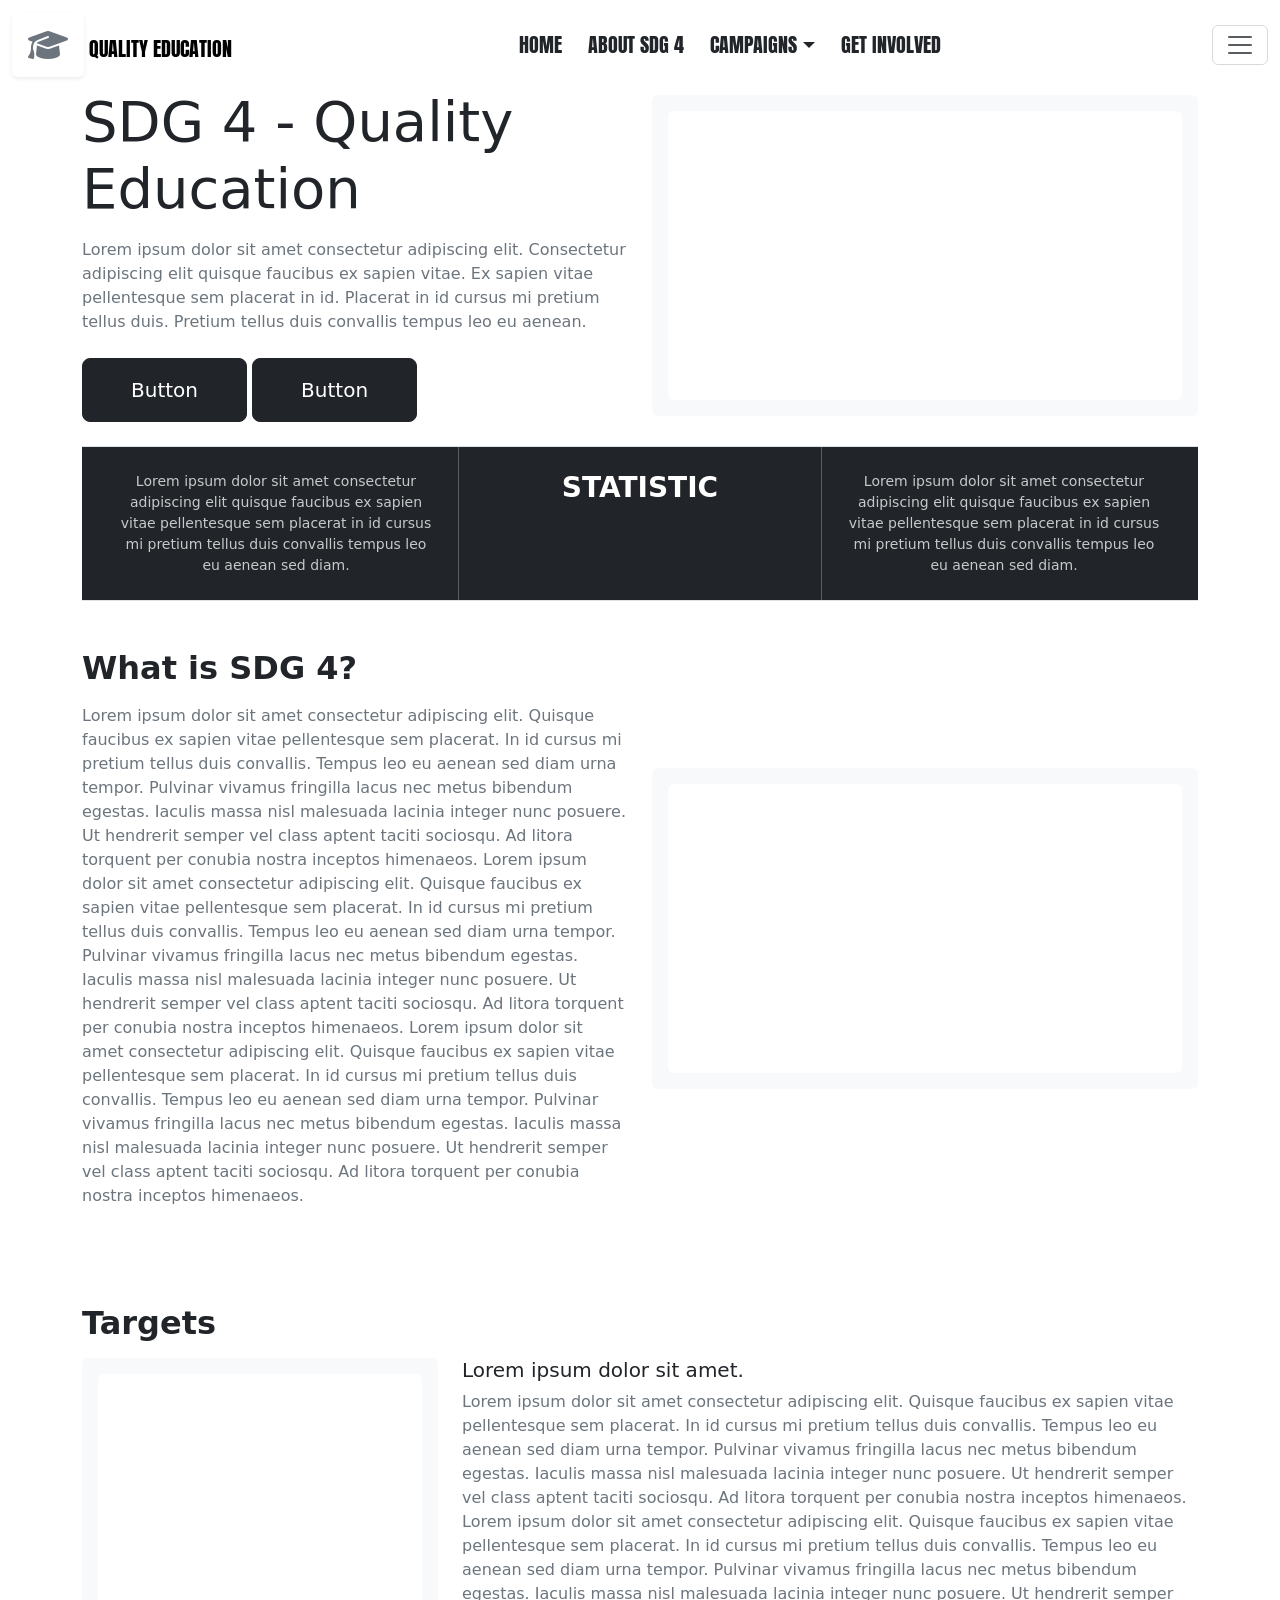
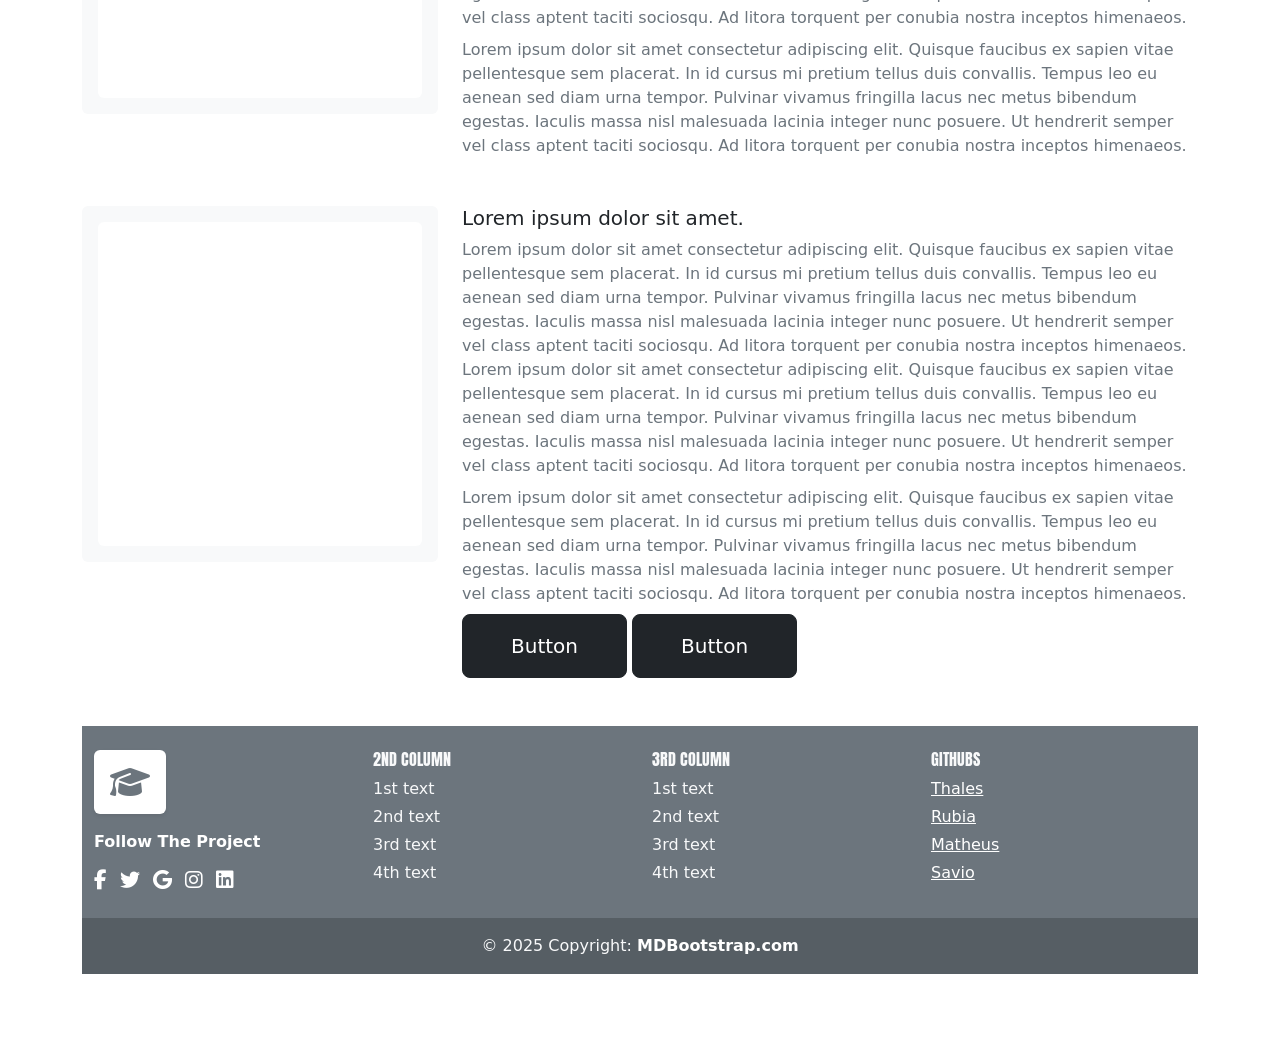
==== index.html @ 35c84606 "scommit for the second checkpoint" ====
<!DOCTYPE html>

<html lang="en">
	<head>
		<meta charset="utf-8">
		<meta name="viewport" content="width=device-width, initial-scale=1">
		<meta name="author" content="Matheus Borges Mota Reis">
		<title>Home</title>

		<!-- Google Fonts -->
		<link rel="preconnect" href="https://fonts.googleapis.com">
		<link rel="preconnect" href="https://fonts.gstatic.com" crossorigin>
		<link href="https://fonts.googleapis.com/css2?family=Anton&family=Open+Sans:ital,wght@0,300..800;1,300..800&display=swap" rel="stylesheet">

		<!-- Icons -->
		<link rel="stylesheet" href="https://cdnjs.cloudflare.com/ajax/libs/font-awesome/6.5.2/css/all.min.css"/>
		
		<!-- Bootstrap -->
		<link href="https://cdn.jsdelivr.net/npm/bootstrap@5.3.8/dist/css/bootstrap.min.css" rel="stylesheet" integrity="sha384-sRIl4kxILFvY47J16cr9ZwB07vP4J8+LH7qKQnuqkuIAvNWLzeN8tE5YBujZqJLB" crossorigin="anonymous">

		<!-- CSS -->
		<link rel="stylesheet" href="css/style.css">
	</head>

	<body class="body">

		<!-- NAVBAR -->
		<div id="nav-placeholder">
		</div>

		<!-- MAIN CONTENT -->
		<main class="container py-4 spacer-top-body">

			<!-- HERO -->
			<section class="mb-4">
				<div class="row g-4 align-items-center">

					<!-- Left Column (text) -->
					<div class="col-lg-6">
						<h1 class="display-4 mb-3">SDG 4 - Quality Education</h1>
						<p class="text-secondary mb-3">Lorem ipsum dolor sit amet consectetur adipiscing elit. Consectetur adipiscing elit quisque faucibus ex sapien vitae. Ex sapien vitae pellentesque sem placerat in id. Placerat in id cursus mi pretium tellus duis. Pretium tellus duis convallis tempus leo eu aenean.</p>
						<div class="">
							<a class="btn btn-dark btn-lg d-inline-block mt-2 px-5 py-3" href="#">Button</a>
							<a class="btn btn-dark btn-lg d-inline-block mt-2 px-5 py-3" href="#">Button</a>
						</div>
					</div>	

					<!-- Right Column (img)-->
					<div class="col-lg-6">
						<div class="bg-light p-3 rounded">
							<div class="ratio ratio-16x9 rounded bg-white"></div> 
							<!-- changer for: <img class="w-100 h-100 object-fit-cover" src=""-->
						</div>
					</div>
				</div>
			</section>

			<!-- STRIP "STATISTIC" -->
			<section class="bg-dark text-white border-top border-bottom">
				<div class="container">
					<div class="row g-0 text-center">

						<!-- Column 1 -->
						<div class="col-lg-4">
							<div class="p-4">
								<p class="mb-0 small opacity-75">Lorem ipsum dolor sit amet consectetur adipiscing elit quisque faucibus ex sapien vitae pellentesque sem placerat in id cursus mi pretium tellus duis convallis tempus leo eu aenean sed diam.</p>
							</div>
						</div>

						<!-- Column 2 -->
						<div class="col-lg-4 border-start border-end border-white border-opacity-25">
							<div class="p-4">
								<h2 class="h3 fw-bold mb-0">STATISTIC</h2>
							</div>
						</div>						

						<!-- Column 3 -->
						<div class="col-lg-4">
							<div class="p-4">
								<p class="mb-0 small opacity-75">Lorem ipsum dolor sit amet consectetur adipiscing elit quisque faucibus ex sapien vitae pellentesque sem placerat in id cursus mi pretium tellus duis convallis tempus leo eu aenean sed diam.</p>
							</div>
						</div>
					</div>
				</div>
			</section>

			<!-- WHAT IS SDG-4? -->
			<section class="py-5">
				<div class="row g-4 align-items-center">

					<!-- Left Column (text) -->
					<div class="col-lg-6">
						<h2 class="h2 fw-bold mb-3">What is SDG 4?</h2>
						<p class="text-secondary mb-0">Lorem ipsum dolor sit amet consectetur adipiscing elit. Quisque faucibus ex sapien vitae pellentesque sem placerat. In id cursus mi pretium tellus duis convallis. Tempus leo eu aenean sed diam urna tempor. Pulvinar vivamus fringilla lacus nec metus bibendum egestas. Iaculis massa nisl malesuada lacinia integer nunc posuere. Ut hendrerit semper vel class aptent taciti sociosqu. Ad litora torquent per conubia nostra inceptos himenaeos.

						Lorem ipsum dolor sit amet consectetur adipiscing elit. Quisque faucibus ex sapien vitae pellentesque sem placerat. In id cursus mi pretium tellus duis convallis. Tempus leo eu aenean sed diam urna tempor. Pulvinar vivamus fringilla lacus nec metus bibendum egestas. Iaculis massa nisl malesuada lacinia integer nunc posuere. Ut hendrerit semper vel class aptent taciti sociosqu. Ad litora torquent per conubia nostra inceptos himenaeos.

						Lorem ipsum dolor sit amet consectetur adipiscing elit. Quisque faucibus ex sapien vitae pellentesque sem placerat. In id cursus mi pretium tellus duis convallis. Tempus leo eu aenean sed diam urna tempor. Pulvinar vivamus fringilla lacus nec metus bibendum egestas. Iaculis massa nisl malesuada lacinia integer nunc posuere. Ut hendrerit semper vel class aptent taciti sociosqu. Ad litora torquent per conubia nostra inceptos himenaeos.</p>
					</div>

					<!-- Right Column (img)-->
					<div class="col-lg-6">
						<div class="bg-light p-3 rounded">
							<div class="ratio ratio-16x9 rounded bg-white"> <!-- 4:3 = 75% -->
						</div>
					</div>
				</div>
			</section>

			<!-- TARGETS -->
			<section class="py-5">
				<h3 class="h2 fw-bold mb-3">Targets</h3>

				<!-- ITEMS: -->

				<!-- Item 1 -->
				<article class="mb-5">
					<div class="row g-4 align-items-start">
						<!-- Left: img -->
						<div class='col-lg-4'>
							<div class="bg-light rounded p-3">
								<div class="ratio ratio-1x1 rounded bg-white"></div> <!--changer for: <img class="" src=""-->
							</div>
						</div>

						<!-- Right: text -->
						<div class="col-lg-8">
							<h3 class="h5 mb-2">Lorem ipsum dolor sit amet.</h3>

							<p class="text-secondary mb-2">Lorem ipsum dolor sit amet consectetur adipiscing elit. Quisque faucibus ex sapien vitae pellentesque sem placerat. In id cursus mi pretium tellus duis convallis. Tempus leo eu aenean sed diam urna tempor. Pulvinar vivamus fringilla lacus nec metus bibendum egestas. Iaculis massa nisl malesuada lacinia integer nunc posuere. Ut hendrerit semper vel class aptent taciti sociosqu. Ad litora torquent per conubia nostra inceptos himenaeos.
							Lorem ipsum dolor sit amet consectetur adipiscing elit. Quisque faucibus ex sapien vitae pellentesque sem placerat. In id cursus mi pretium tellus duis convallis. Tempus leo eu aenean sed diam urna tempor. Pulvinar vivamus fringilla lacus nec metus bibendum egestas. Iaculis massa nisl malesuada lacinia integer nunc posuere. Ut hendrerit semper vel class aptent taciti sociosqu. Ad litora torquent per conubia nostra inceptos himenaeos.</p>

							<p class="text-secondary mb-0">Lorem ipsum dolor sit amet consectetur adipiscing elit. Quisque faucibus ex sapien vitae pellentesque sem placerat. In id cursus mi pretium tellus duis convallis. Tempus leo eu aenean sed diam urna tempor. Pulvinar vivamus fringilla lacus nec metus bibendum egestas. Iaculis massa nisl malesuada lacinia integer nunc posuere. Ut hendrerit semper vel class aptent taciti sociosqu. Ad litora torquent per conubia nostra inceptos himenaeos.</p>
						</div>
					</div>
				</article>

				<!-- Item 2 -->
				<article class="mb-5">
					<div class="row g-4 align-items-start">
						<!-- Left: img -->
						<div class='col-lg-4'>
							<div class="bg-light rounded p-3">
								<div class="ratio ratio-1x1 rounded bg-white"></div> <!--changer for: <img class="" src=""-->
							</div>
						</div>

						<!-- Right: text + buttons -->
						<div class="col-lg-8 ">


							<h3 class="h5 mb-2">Lorem ipsum dolor sit amet.</h3>

							<p class="text-secondary mb-2">Lorem ipsum dolor sit amet consectetur adipiscing elit. Quisque faucibus ex sapien vitae pellentesque sem placerat. In id cursus mi pretium tellus duis convallis. Tempus leo eu aenean sed diam urna tempor. Pulvinar vivamus fringilla lacus nec metus bibendum egestas. Iaculis massa nisl malesuada lacinia integer nunc posuere. Ut hendrerit semper vel class aptent taciti sociosqu. Ad litora torquent per conubia nostra inceptos himenaeos.
							Lorem ipsum dolor sit amet consectetur adipiscing elit. Quisque faucibus ex sapien vitae pellentesque sem placerat. In id cursus mi pretium tellus duis convallis. Tempus leo eu aenean sed diam urna tempor. Pulvinar vivamus fringilla lacus nec metus bibendum egestas. Iaculis massa nisl malesuada lacinia integer nunc posuere. Ut hendrerit semper vel class aptent taciti sociosqu. Ad litora torquent per conubia nostra inceptos himenaeos.</p>

							<p class="text-secondary mb-0">Lorem ipsum dolor sit amet consectetur adipiscing elit. Quisque faucibus ex sapien vitae pellentesque sem placerat. In id cursus mi pretium tellus duis convallis. Tempus leo eu aenean sed diam urna tempor. Pulvinar vivamus fringilla lacus nec metus bibendum egestas. Iaculis massa nisl malesuada lacinia integer nunc posuere. Ut hendrerit semper vel class aptent taciti sociosqu. Ad litora torquent per conubia nostra inceptos himenaeos.</p>
				
							<div>			
								<a class="btn btn-dark btn-lg d-inline-block mt-2 px-5 py-3" href="#">Button</a>
								<a class="btn btn-dark btn-lg d-inline-block mt-2 px-5 py-3" href="#">Button</a>
							</div>
						</div>
					</div>
				</article>

			<!--  Footer placeholder-->
			<div id="footer-placeholder"></div>
			
			<!--   jQuery   -->
			<script src="https://code.jquery.com/jquery-3.7.1.min.js"></script>
			
			<!--  External JS  -->
			<script src="script/main.js"></script>

			<!-- Bootstrap -->
			<script src="https://cdn.jsdelivr.net/npm/bootstrap@5.3.8/dist/js/bootstrap.bundle.min.js" integrity="sha384-FKyoEForCGlyvwx9Hj09JcYn3nv7wiPVlz7YYwJrWVcXK/BmnVDxM+D2scQbITxI" crossorigin="anonymous"></script>
		</main>
	</body>
</html>
---- css/style.css ----
/*Google fonts*/
.anton-regular {
  font-family: "Anton", sans-serif;
  font-weight: 400;
  font-style: normal;
  text-transform: uppercase;
}

.open-sans {
  font-family: "Open Sans", sans-serif;
  font-optical-sizing: auto;
  font-weight: 400;
  font-style: normal;
  font-variation-settings:
    "width" 100;
}


/* NavBar
   Author: Thales
*/
.links-nav {
  display: flex;
  flex-direction: row;
  list-style: none;
  margin: 0;
  padding: 0;
  justify-content: center;
}
.links-nav a, .links-nav ul a{
	font-size: 20px;
}
.links-nav li {
	padding: 13px;
}
.spacer-top-body{
	margin-top: 4rem;
}

/*scrolling effect navbar*/
.navbar {
  background-color: transparent;
  transition: background-color 0.3s ease, box-shadow 0.3s ease;
}

/*When user scrolls more than 56px change the color*/
.navbar-scrolled {
  background-color: rgba(200, 200, 200, 0.97); /* darker gray for contrast */
  box-shadow: 0 2px 4px rgba(0, 0, 0, 0.15);
}

@media(max-width:750px){
	.links-nav{
		display: none;
	}
}
/*End navbar*/

/*	CSS for campaing page
	Author: Thales*/

/*Hover zoom img effect
Sources: https://www.w3schools.com/howto/howto_css_zoom_hover.asp and https://youtube.com/shorts/-4PtUNKZr8M?si=-x04MyQYTLYg2XLB */

.wrapper-et{
	overflow: hidden;
	border-radius: 5px;
}
.wrapper-et img{
	width: 100%;
	height: 100%;
	object-fit: cover;
	transition: 1s ease;
}
.wrapper-et img:hover{
	transform: scale(1.1);
}
/*End img effect*/


/*Spacers for images*/
.spacer-left-campaigns{
	padding-left: 20px;
}
.spacer-bellow-campaigns{
	padding-bottom: 20px;
}

/*wrap image and add text in the image
Sources: https://youtu.be/Si4ViAvvnwU?si=R38BF-6bvPxQ2DKY and https://www.w3schools.com/howto/howto_css_image_text.asp
*/
.img-container{
	position: relative;	
}
.text-inside-img{
	position: absolute;
	bottom: 5%;
	color: black;
	padding-left: 40px;
}
.text-inside-img p {
	font-size: 25px;
}
.text-inside-img h3 {
	font-size: 35px;
}


/*	CSS for Education Challenges
	Author: Thales*/

/*background image and text*/
.bg-img-t{
	background-image: url("../img/thales/background/backgroundEdChallenges.jpg");
	background-size: cover;
	background-position: center;
	background-repeat: no-repeat;
	min-height: 100vh; /**covers 100% of the screen*/
	width: 100%;
}
.background-txt-t{
	color: white;
	padding-top: 33%;
}

.background-txt-t h1{
	font-size: 60px;
}

/*wrap content and centralize*/
.content-wrapper-t{
	max-width: 830px;
	margin: 0 auto;
}

.content-wrapper-t img{
	width: 100%;
	height: 400px;
}	


/*Stories page
Author: Savio Miano*/
.hero-placeholder {
    height: 350px;
    border-radius: 4px; 
}

.card-placeholder {
    height: 200px;
    border-radius: 4px;
}



/** CSS for Rubia's Pages**/
.aboutsdr_r {
	background-color: white;
	color: #2A140E;
}

.cabecalho {
	position: relative;
	width: 100%;
	max-width: 100%;
}

/** banner_sdg_r **/

.img_top_sdg_r {
	background-image: url("../img/rubia/library.jpg");
	width: 100%;
	height: 60vh;
	background-size: cover;
	background-repeat: no-repeat;
	transition: height 0.5s ease;
	margin: 0 auto;
	position: relative;
	/**overflow: hidden; /** hide the content that gets over of the limit **/
	/**height: 240px;**/
	/**max-height: 280px;**/
	/**object-fit: cover; /** ajusta a imagem se precisar preencher, ou seja, se necessário ele corta **/
	/**opacity: 0.6; **//** vai de 0 a 1 **/
	display: flex;
	justify-content: center;
	align-items: center;
	/**height: 100dvh; **//** ocupa a altura total da tela , diferenca entre vh e dvh? tava vh e eu troquei p dvh	**/
	/**background-color: black;**/
	vertical-align: flex-start;
	margin-bottom: 30px;
	transition: 25vh;
}

.shrink-banner {
	height: 25vh !important;
}

.img_top_sdg_r.shrink-banner h1, .img_top_sdg_r.shrink-banner h2 {
	opacity: 0;
	height: 0;
	overflow: hidden;
}




.banner_sdg_r img {
	width: 100%; /** to assure the image is going to complete all the space **/
	display: block; /** to remove extra spaces down the image **/
}






.text_top_sdg_r {
	position: absolute;
	top: 50%;
	left: 50%;
	transform: translate(-50%, -50%);
	text-transform: uppercase;
	/**background: linear-gradient(to right, #fc72ff, #8f68ff, #487bff, #8f68ff, #fc72ff);**/
	background: white;
	background-size: 200%;
	background-clip: text;
	-webkit-background-clip: text;
	-webkit-text-fill-color: transparent;
	animation: animate-gradient 2.5s linear infinite;
	-webkit-text-stroke: 0.3px black;
}

@keyframes animate-gradient {
	to {
		background-position: 200px;
	}
}

/**	
	position: absolute;
	z-index: 2;
	font-size: 32px;
	left: 50%;
	top: 50%;
	transform: translate(-50%, -50%);
	text-align: center;
**/





.title_top_sdg_r h1 {
	font-family: "Anton", sans-serif;
	font-size: 4rem; /** root em, que é relativo ao tamanho da fonte do elemento raiz da pagina que é html, 1rem é igual a 12px na maioria dos navegadores. 
	ao usar o rem mesmo que o usuario mude a fonte do navegador ou de zoom sla tudo aumenta proporcionalmente, aí isso facilita pra manter as proporcoes entre titulos subititulos e paragrafos

	px é fixo
	rem é escala com o navegador**/
	color: white;
	/**text-shadow: 2px 2px 5px black, 2px 2px 4px gray;**/ /** significado por ordem: deslocamento x, deslocamento y, desfoque, cor **/
}





.subtitle_top_sdg_r h2 {
	font-size: 2rem;
	font-family: "Anton", sans-serif;
	/**text-shadow: 2px 2px 5px white, 2px 2px 4px gray;**/
}





.text_right_sdg_r {
	
}





.text_to_justify {
	text-align: justify;
}





.second_row_buttons_sdg_r {
	
}

.btns_to_hover {
	display: flex;
	justify-content: space-between;
}




.btn_hoover_me_sdg_r {
	padding: 9px 25px;
	/**padding: 15px 40px;**/
	border: none;
	outline: none;
	color: #FFF;
	cursor: pointer;
	position: relative;
	z-index: inherit;
	border-radius: 50px; 
	background-color: transparent;
}

.btn_hoover_me_sdg_r::after{
	content: "";
	z-index: -1;
	position: absolute;
	width: 100%;
	height: 100%;
	background-color: #2A140E; /** #432b55 #333 **/
	left: 0;
	top: 0;
	border-radius: 60px;
}


.btn_hoover_me_sdg_r::before {
	content: "";
	background: linear-gradient(
		45deg,
		#FF0000, #FF7300, #FFFB00, #48FF00, #00FFD5, #002BFF, #FF00C8, #FF0000
	); 
	position: absolute;
	top: -2px; 
	left: -2px;
	background-size: 600%;
	z-index: -1;
	width: calc(100% + 4px);
	height: calc(100% + 4px);
	filter: blur(8px);
	
	/** animation **/
	animation: glowing 20s linear infinite;
	transition: opacity .3s ease-in-out;
	border-radius: 10px;
	opacity: 0;
}

@keyframes glowing {
	0% {background-position: 0 0;}
	50% {background-position: 400% 0;}
	100% {background-position: 0 0;}
}

.btn_hoover_me_sdg_r:hover::before {
	opacity: 1;
}

.btn_hoover_me_sdg_r:active:after {
	background: transparent;
}

.btn_hoover_me_sdg_r:active {
	color: #000;
	font-weight: bold;
}






.btn4_hoover_me_sdg_r {
	width: 100%;
	text-align: center;
	padding: 9px 25px;
	/**padding: 15px 40px;**/
	border: none;
	outline: none;
	color: #FFF;
	cursor: pointer;
	position: relative;
	z-index: inherit;
	border-radius: 50px; 
	background-color: transparent; /** aq para mudar a cor do botao **/
}

.btn4_hoover_me_sdg_r::after{
	content: "";
	z-index: -1;
	position: absolute;
	width: 100%;
	height: 100%;
	background-color: #2A140E; /** #333 **/
	left: 0;
	top: 0;
	border-radius: 60px;
}


.btn4_hoover_me_sdg_r::before {
	content: "";
	background: linear-gradient(
		45deg,
		#FF0000, #FF7300, #FFFB00, #48FF00, #00FFD5, #002BFF, #FF00C8, #FF0000
	);
	position: absolute;
	top: -2px; 
	left: -2px;
	background-size: 600%;
	z-index: -1;
	width: calc(100% + 4px);
	height: calc(100% + 4px);
	filter: blur(8px);
	
	/** animation **/
	animation: glowing 20s linear infinite;
	transition: opacity .3s ease-in-out;
	border-radius: 10px;
	opacity: 0;
}

@keyframes glowing {
	0% {background-position: 0 0;}
	50% {background-position: 400% 0;}
	100% {background-position: 0 0;}
}

.btn4_hoover_me_sdg_r:hover::before {
	opacity: 1;
}

.btn4_hoover_me_sdg_r:active:after {
	background: transparent;
}

.btn4_hoover_me_sdg_r:active {
	color: #000;
	font-weight: bold;
}


.a_sdg_r{
	font-family: "Open Sans", sans-serif;
	font-weight: 500;
	font-size: 16px;
	color: white;
	text-decoration: none;
}

.a_sdg_r:hover {
	color: white;
}


.button_four_sdg_r{
	color: white;
	align-content: center;
	width: 100%;
	height: 40px;
	background-color: pink;
	border: none;
	border-radius: 50px;
	cursor:pointer;
	transition: all 0.3s ease 0s;
}





.button_four_sdg_r:hover{
	color: white;
	background-color: #FF2967;
	padding: 9px 25px;
}





.d-flex flex-wrap gap-2 mt-3 {
	
}





.second-line_sdg_r mt-2 {
	
}





.second-line_sdg_r mt-2 {
	
}


















/**

.zoom-wrapper_sdg_r {
	height: 200px;
	overflow: hidden;
	border-radius: 16px;
}





.zoom-wrapper_sdg_r img {
	object-fit: cover;
	transition: transform 0.8s;
	height: 100%;
}





.zoom-wrapper_sdg_r img:hover {
	transform: scale(1.5);
} 
**/




/* {
	box-sizing: border-box;
	margin: 0;
	padding: 0;
	/**background-color: pink;**/














.nav_button_sdg_r{
	font-family: "Open Sans", sans-serif;
	font-weight: 500;
	font-size: 16px;
	color: #edf0f1;
	text-decoration: none;
}





.logo_sdg_r {
	cursor: pointer; /** n ta pegando essa teg, olha dnv	**/
}







.line_for_division {
	color: black;
	border: none;
	border-top: 2px solid #0000;
	margin: 20px 0;
}




#img_add_border_sdg_r {
	border: 10px double #432b55;
	width: 100%;
	height: 100%;
}


.add_margin_sdg_r {
	margin-bottom: 100px;
}





/**

.nav_links_sdg_r {
	list-style: none;
}

.nav_links_sdg_r li {
	display: inline-block;
	padding: 0px 20px;
}

.nav_links_sdg_r li a {
	transition: all 0.3s ease 0s;
}

.nav_links_sdg_r li a:hover {
	color: #FF2967;
}

.nav_button_sdg_r {
	color: black;
	padding: 9px 25px;
	background-color: pink;
	border: none;
	border-radius: 50px;
	cursor:pointer;
	transition: all 0.3s ease 0s;
}

.nav_button_sdg_r:hover {
	color: white;
	background-color: #FF2967;
}
**/


.inside_top_image_target_r {
	margin: 35px;
	color: white;
}

.image_left_target_r {
	height: 500px;
	width: 200;
}

.top_target_r {
	background-image: url("../img/rubia/library.jpg");
	background-size: 500px;
	text-align: center;
}

.target {
	background-color: pink;
}
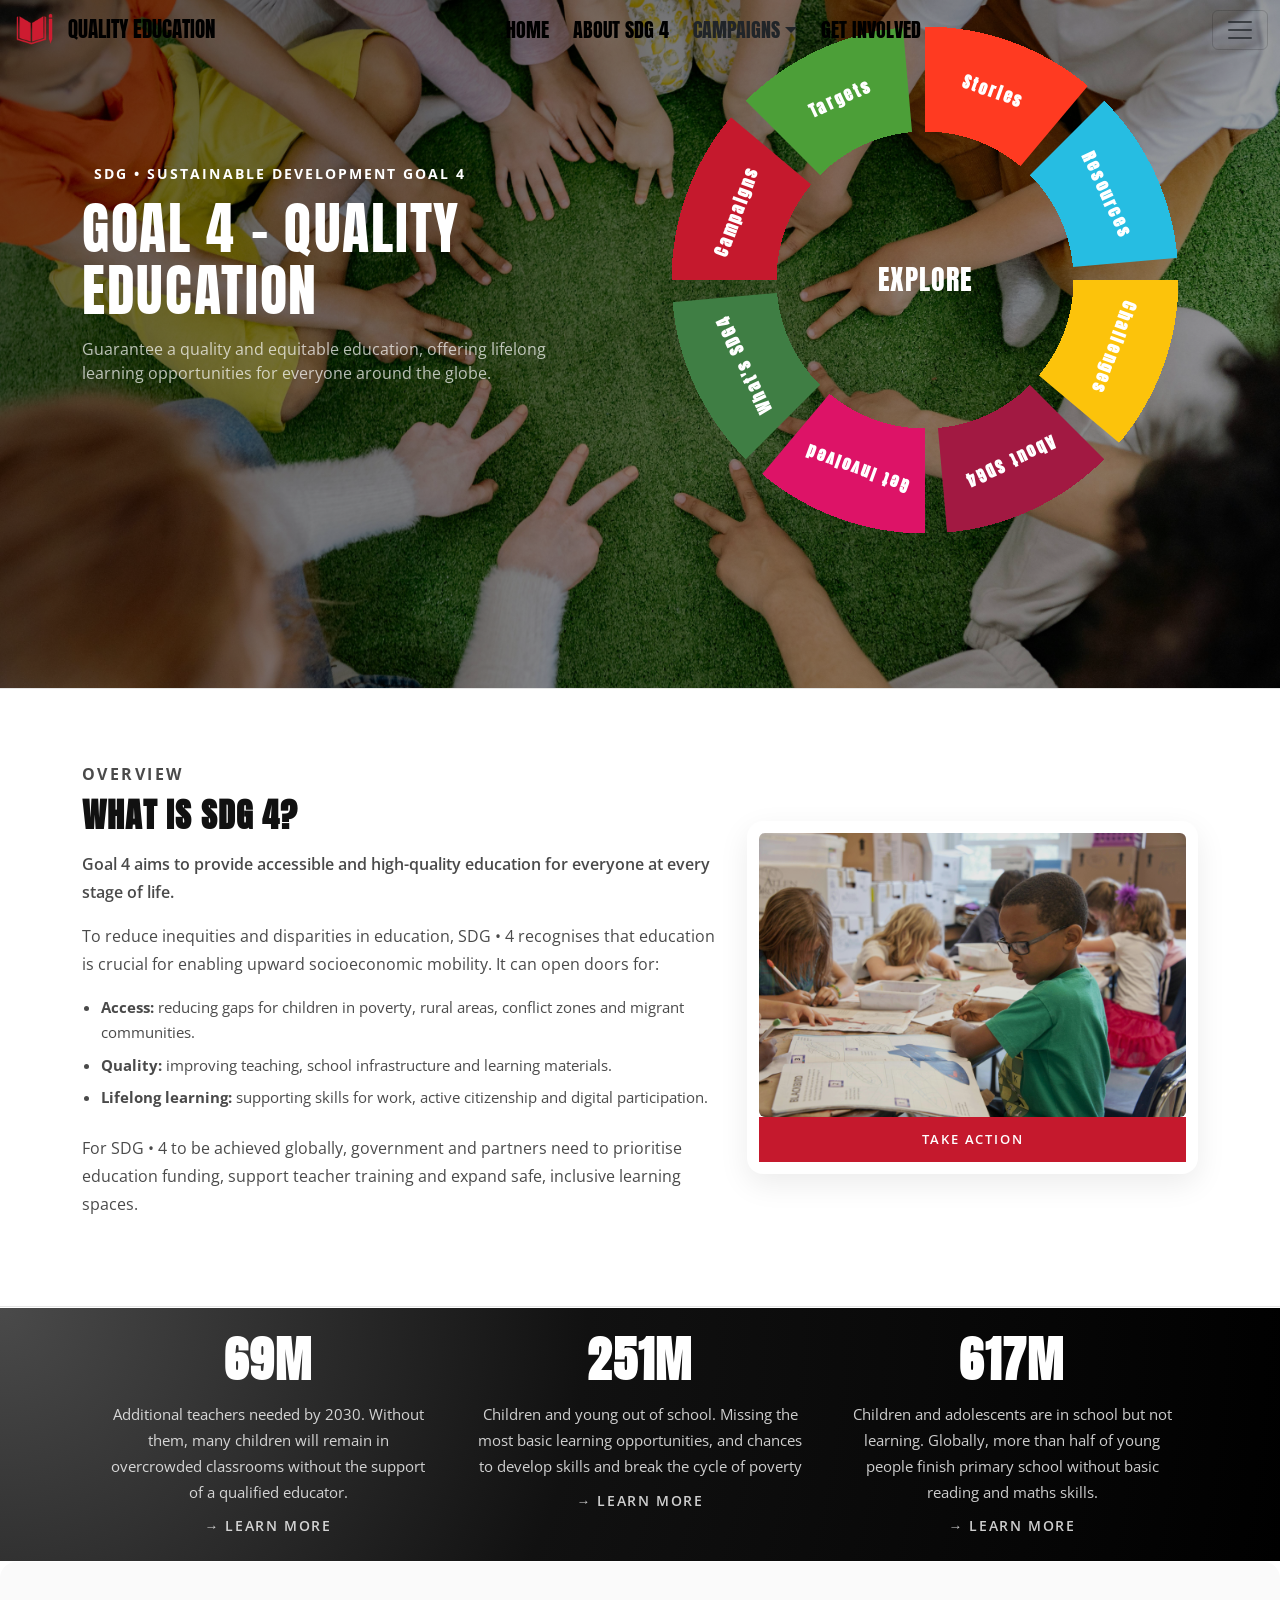
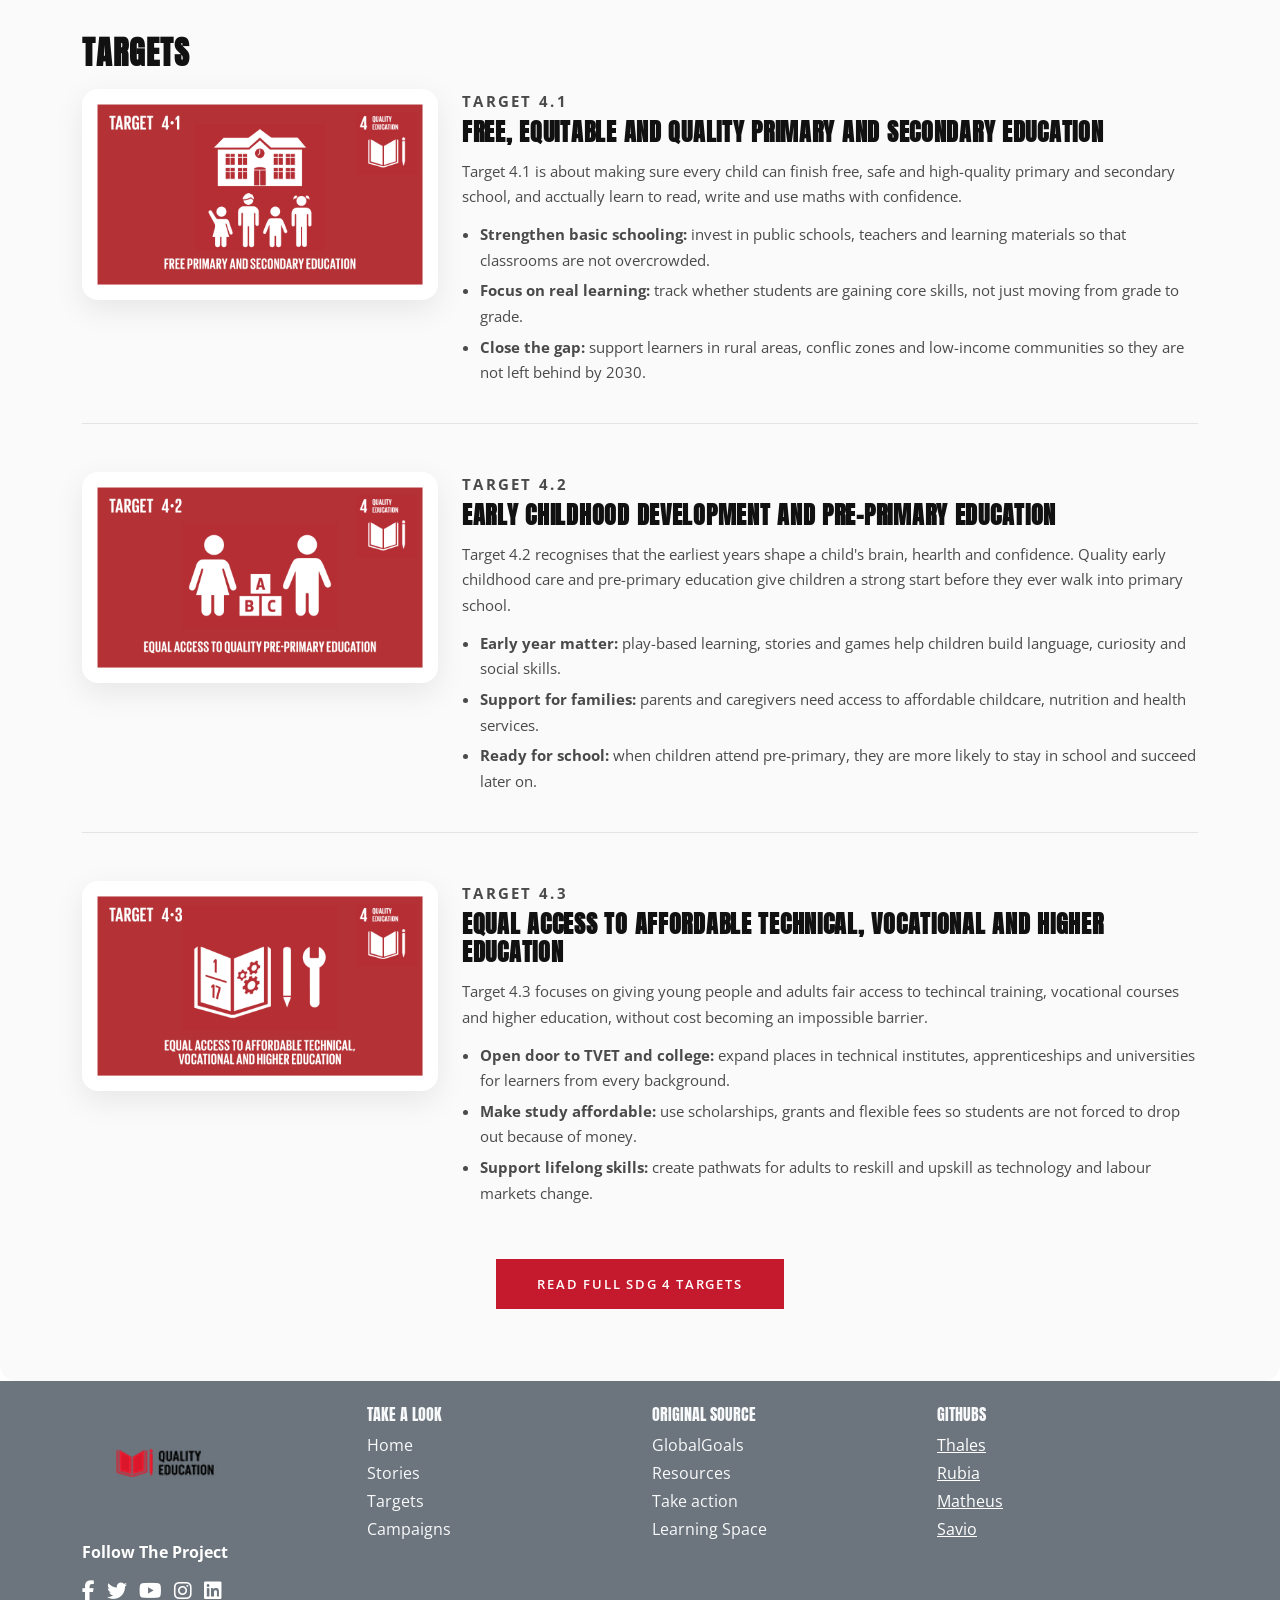
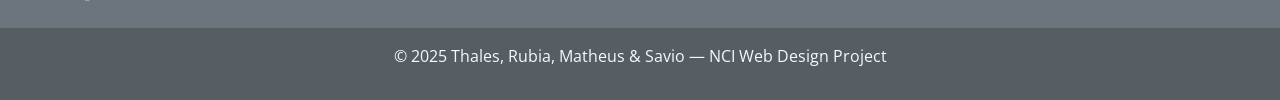
==== commit 8e93263f: "Final Commit" ====
--- a/index.html
+++ b/index.html
@@ -1,181 +1,290 @@
 <!DOCTYPE html>
-
 <html lang="en">
 	<head>
 		<meta charset="utf-8">
 		<meta name="viewport" content="width=device-width, initial-scale=1">
 		<meta name="author" content="Matheus Borges Mota Reis">
-		<title>Home</title>
-
-		<!-- Google Fonts -->
+
+		<title>SDG 4 - Quality Education | Home</title>
+
+		<!-- SEO -->
+		<meta name="keywords" content="SDG 4, Quality Education, Sustainable Development Goals">
+		<meta name="title" content="SDG 4 - Quality Education">
+		<meta name="description" content="Overview of Sustainable Development Goal 4 (Quality Education): context, statistics and key targets.">
+		<meta name="robots" content="index, follow">
+		<meta name="language" content="English">
+
+		<!-- Google Fonts (Anton + Open Sans) -->
 		<link rel="preconnect" href="https://fonts.googleapis.com">
 		<link rel="preconnect" href="https://fonts.gstatic.com" crossorigin>
 		<link href="https://fonts.googleapis.com/css2?family=Anton&family=Open+Sans:ital,wght@0,300..800;1,300..800&display=swap" rel="stylesheet">
-
-		<!-- Icons -->
-		<link rel="stylesheet" href="https://cdnjs.cloudflare.com/ajax/libs/font-awesome/6.5.2/css/all.min.css"/>
 		
 		<!-- Bootstrap -->
 		<link href="https://cdn.jsdelivr.net/npm/bootstrap@5.3.8/dist/css/bootstrap.min.css" rel="stylesheet" integrity="sha384-sRIl4kxILFvY47J16cr9ZwB07vP4J8+LH7qKQnuqkuIAvNWLzeN8tE5YBujZqJLB" crossorigin="anonymous">
 
+		<!-- Font Awesome Icons -->
+		<link rel="stylesheet" href="https://cdnjs.cloudflare.com/ajax/libs/font-awesome/6.5.2/css/all.min.css">
+
 		<!-- CSS -->
 		<link rel="stylesheet" href="css/style.css">
 	</head>
-
-	<body class="body">
-
-		<!-- NAVBAR -->
-		<div id="nav-placeholder">
-		</div>
-
-		<!-- MAIN CONTENT -->
-		<main class="container py-4 spacer-top-body">
-
-			<!-- HERO -->
-			<section class="mb-4">
-				<div class="row g-4 align-items-center">
-
-					<!-- Left Column (text) -->
-					<div class="col-lg-6">
-						<h1 class="display-4 mb-3">SDG 4 - Quality Education</h1>
-						<p class="text-secondary mb-3">Lorem ipsum dolor sit amet consectetur adipiscing elit. Consectetur adipiscing elit quisque faucibus ex sapien vitae. Ex sapien vitae pellentesque sem placerat in id. Placerat in id cursus mi pretium tellus duis. Pretium tellus duis convallis tempus leo eu aenean.</p>
-						<div class="">
-							<a class="btn btn-dark btn-lg d-inline-block mt-2 px-5 py-3" href="#">Button</a>
-							<a class="btn btn-dark btn-lg d-inline-block mt-2 px-5 py-3" href="#">Button</a>
-						</div>
-					</div>	
-
-					<!-- Right Column (img)-->
-					<div class="col-lg-6">
-						<div class="bg-light p-3 rounded">
-							<div class="ratio ratio-16x9 rounded bg-white"></div> 
-							<!-- changer for: <img class="w-100 h-100 object-fit-cover" src=""-->
-						</div>
-					</div>
-				</div>
-			</section>
-
-			<!-- STRIP "STATISTIC" -->
-			<section class="bg-dark text-white border-top border-bottom">
+	<body class="body mtBody page-home">
+
+		<!-- NAVBAR (loaded via jQuery in main.js) -->
+		<div id="nav-placeholder"></div>
+
+		<!-- ================================== MAIN CONTENT ================================== -->
+		<main class="mt-main-body">
+
+			<!-- ============================== HERO: SDG4 intro + spinning wheel ============
+					Wheel layout inspired by: https://globalgoals.org 
+					Adapted from CodePen by Felipe Mendez: https://codepen.io/felipemendez/pen/nqMaKY
+					Modified by Matheus Borges Mota Reis
+			================================================================================== -->
+			<section class="mt-hero-sdg4">
+				<div class="container py-4">
+					<div class="row g-4 align-items-center">
+
+						<!-- Left: main heading and intro text -->
+						<div class="col-lg-6">
+							<p class="mt-hero-eyebrow mb-2">SDG • Sustainable Development Goal 4</p>
+							<h1 class="display-4 mb-3 mt-main-heading">GOAL 4 - Quality Education</h1>
+							<p class="mb-3 mt-hero-txt">
+								Guarantee a quality and equitable education, offering lifelong learning opportunities for everyone around the globe.
+							</p>
+						</div>	
+						
+						<!-- Right: circular navigation wheel -->
+						<div class="col-lg-6 d-flex justify-content-center mt-wheel-section">
+							<div class="mt-sdg-wheel">
+								
+								<!-- Center label -->
+								<div class="mt-sdg-wheel-center">
+									<h3 class="mb-0">Explore</h3>
+								</div>
+
+								<!-- Wheel items -->
+								<ul class="mt-sdg-wheel-orbit">
+									<li><a class="mt-sdg-wheel-item mt-wheel-label" href="#">Campaigns</a></li>
+									<li><a class="mt-sdg-wheel-item mt-wheel-label" href="#">Targets</a></li>
+									<li><a class="mt-sdg-wheel-item mt-wheel-label" href="#">Stories</a></li>
+									<li><a class="mt-sdg-wheel-item mt-wheel-label" href="#">Resources</a></li>
+									<li><a class="mt-sdg-wheel-item mt-wheel-label" href="#">Challenges</a></li>
+									<li><a class="mt-sdg-wheel-item mt-wheel-label" href="#">About SDG4</a></li>
+									<li><a class="mt-sdg-wheel-item mt-wheel-label" href="#">Get Involved</a></li>
+									<li><a class="mt-sdg-wheel-item mt-wheel-label" href="#">What's SDG4</a></li>
+								</ul>
+							</div>
+						</div>
+					</div>
+				</div>
+			</section>
+
+			<!-- ============================== WHAT IS SDG-4? ============================== -->
+			<section class="py-5 mt-section-sdg4">
+				<div class="container py-4">
+					<div class="row g-4 align-items-center">
+
+						<!-- Left: explanation text -->
+						<div class="col-lg-7">
+							<p class="mt-section-eyebrow">Overview</p>
+							<h2 class="h2 fw-bold mb-3">What is SDG 4?</h2>
+
+							<p class="mt-section-lead">
+								Goal 4 aims to provide accessible and high-quality education for everyone at every stage of life.
+							</p>
+
+							<p class="mt-section-body">
+								To reduce inequities and disparities in education, SDG • 4 recognises that education is crucial for enabling upward socioeconomic mobility. It can open doors for:
+							</p>
+
+							<ul class="mt-section-list">
+								<li><strong>Access:</strong> reducing gaps for children in poverty, rural areas, conflict zones and migrant communities.</li>
+								<li><strong>Quality:</strong> improving teaching, school infrastructure and learning materials.</li>
+								<li><strong>Lifelong learning:</strong> supporting skills for work, active citizenship and digital participation.</li>
+							</ul>
+
+							<p class="mt-section-body">
+								For SDG • 4 to be achieved globally, government and partners need to prioritise education funding, support teacher training and expand safe, inclusive learning spaces.
+							</p>
+						</div>
+
+						<!-- Right: image card + CTA button
+								Image from Pexel (royalty-free educational photo.)
+						 -->
+						<div class="col-lg-5">
+							<div class="mt-section-card">
+								<img 
+									class="img-fluid rounded mt-sdg4-img" 
+									src="img/matheus/what-is-sdg4.jpg" 
+									alt="Boy studying in a classroom"
+								>
+								<a href="#" class="mt-section-cta-btn mt-btn mt-btn-full">
+									Take action
+								</a>
+							</div>
+						</div>
+					</div>
+				</div>
+			</section>
+
+			<!-- ============================== STRIP "STATISTIC" ==============================
+					Statistics and links taken from UNESCO & UNICEF:
+					https://www.unesco.org/en/teachers
+					https://www.unesco.org/en/articles/251m-children-and-youth-still-out-school-despite-decades-progress-unesco-report
+					https://data.unicef.org/resources/are-children-really-learning-foundational-skills-report/
+			================================================================================== -->
+			<section class="mt-statistic-strip">
 				<div class="container">
 					<div class="row g-0 text-center">
 
-						<!-- Column 1 -->
+						<!-- Column Left -->
 						<div class="col-lg-4">
 							<div class="p-4">
-								<p class="mb-0 small opacity-75">Lorem ipsum dolor sit amet consectetur adipiscing elit quisque faucibus ex sapien vitae pellentesque sem placerat in id cursus mi pretium tellus duis convallis tempus leo eu aenean sed diam.</p>
-							</div>
-						</div>
-
-						<!-- Column 2 -->
-						<div class="col-lg-4 border-start border-end border-white border-opacity-25">
-							<div class="p-4">
-								<h2 class="h3 fw-bold mb-0">STATISTIC</h2>
-							</div>
-						</div>						
-
-						<!-- Column 3 -->
+								<h2 class="fw-bold mb-0 mt-statistic-number">69M</h2>
+								<p class="mt-statistic-txt">Additional teachers needed by 2030. Without them, many children will remain in overcrowded classrooms without the support of a qualified educator.</p>
+								<a class="mt-statistic-link" href="https://www.unesco.org/en/teachers">→ Learn more</a>
+							</div>
+						</div>
+
+						<!-- Column Middle -->
 						<div class="col-lg-4">
 							<div class="p-4">
-								<p class="mb-0 small opacity-75">Lorem ipsum dolor sit amet consectetur adipiscing elit quisque faucibus ex sapien vitae pellentesque sem placerat in id cursus mi pretium tellus duis convallis tempus leo eu aenean sed diam.</p>
-							</div>
-						</div>
-					</div>
-				</div>
-			</section>
-
-			<!-- WHAT IS SDG-4? -->
-			<section class="py-5">
-				<div class="row g-4 align-items-center">
-
-					<!-- Left Column (text) -->
-					<div class="col-lg-6">
-						<h2 class="h2 fw-bold mb-3">What is SDG 4?</h2>
-						<p class="text-secondary mb-0">Lorem ipsum dolor sit amet consectetur adipiscing elit. Quisque faucibus ex sapien vitae pellentesque sem placerat. In id cursus mi pretium tellus duis convallis. Tempus leo eu aenean sed diam urna tempor. Pulvinar vivamus fringilla lacus nec metus bibendum egestas. Iaculis massa nisl malesuada lacinia integer nunc posuere. Ut hendrerit semper vel class aptent taciti sociosqu. Ad litora torquent per conubia nostra inceptos himenaeos.
-
-						Lorem ipsum dolor sit amet consectetur adipiscing elit. Quisque faucibus ex sapien vitae pellentesque sem placerat. In id cursus mi pretium tellus duis convallis. Tempus leo eu aenean sed diam urna tempor. Pulvinar vivamus fringilla lacus nec metus bibendum egestas. Iaculis massa nisl malesuada lacinia integer nunc posuere. Ut hendrerit semper vel class aptent taciti sociosqu. Ad litora torquent per conubia nostra inceptos himenaeos.
-
-						Lorem ipsum dolor sit amet consectetur adipiscing elit. Quisque faucibus ex sapien vitae pellentesque sem placerat. In id cursus mi pretium tellus duis convallis. Tempus leo eu aenean sed diam urna tempor. Pulvinar vivamus fringilla lacus nec metus bibendum egestas. Iaculis massa nisl malesuada lacinia integer nunc posuere. Ut hendrerit semper vel class aptent taciti sociosqu. Ad litora torquent per conubia nostra inceptos himenaeos.</p>
-					</div>
-
-					<!-- Right Column (img)-->
-					<div class="col-lg-6">
-						<div class="bg-light p-3 rounded">
-							<div class="ratio ratio-16x9 rounded bg-white"> <!-- 4:3 = 75% -->
-						</div>
-					</div>
-				</div>
-			</section>
-
-			<!-- TARGETS -->
-			<section class="py-5">
-				<h3 class="h2 fw-bold mb-3">Targets</h3>
-
-				<!-- ITEMS: -->
-
-				<!-- Item 1 -->
-				<article class="mb-5">
-					<div class="row g-4 align-items-start">
-						<!-- Left: img -->
-						<div class='col-lg-4'>
-							<div class="bg-light rounded p-3">
-								<div class="ratio ratio-1x1 rounded bg-white"></div> <!--changer for: <img class="" src=""-->
-							</div>
-						</div>
-
-						<!-- Right: text -->
-						<div class="col-lg-8">
-							<h3 class="h5 mb-2">Lorem ipsum dolor sit amet.</h3>
-
-							<p class="text-secondary mb-2">Lorem ipsum dolor sit amet consectetur adipiscing elit. Quisque faucibus ex sapien vitae pellentesque sem placerat. In id cursus mi pretium tellus duis convallis. Tempus leo eu aenean sed diam urna tempor. Pulvinar vivamus fringilla lacus nec metus bibendum egestas. Iaculis massa nisl malesuada lacinia integer nunc posuere. Ut hendrerit semper vel class aptent taciti sociosqu. Ad litora torquent per conubia nostra inceptos himenaeos.
-							Lorem ipsum dolor sit amet consectetur adipiscing elit. Quisque faucibus ex sapien vitae pellentesque sem placerat. In id cursus mi pretium tellus duis convallis. Tempus leo eu aenean sed diam urna tempor. Pulvinar vivamus fringilla lacus nec metus bibendum egestas. Iaculis massa nisl malesuada lacinia integer nunc posuere. Ut hendrerit semper vel class aptent taciti sociosqu. Ad litora torquent per conubia nostra inceptos himenaeos.</p>
-
-							<p class="text-secondary mb-0">Lorem ipsum dolor sit amet consectetur adipiscing elit. Quisque faucibus ex sapien vitae pellentesque sem placerat. In id cursus mi pretium tellus duis convallis. Tempus leo eu aenean sed diam urna tempor. Pulvinar vivamus fringilla lacus nec metus bibendum egestas. Iaculis massa nisl malesuada lacinia integer nunc posuere. Ut hendrerit semper vel class aptent taciti sociosqu. Ad litora torquent per conubia nostra inceptos himenaeos.</p>
-						</div>
-					</div>
-				</article>
-
-				<!-- Item 2 -->
-				<article class="mb-5">
-					<div class="row g-4 align-items-start">
-						<!-- Left: img -->
-						<div class='col-lg-4'>
-							<div class="bg-light rounded p-3">
-								<div class="ratio ratio-1x1 rounded bg-white"></div> <!--changer for: <img class="" src=""-->
-							</div>
-						</div>
-
-						<!-- Right: text + buttons -->
-						<div class="col-lg-8 ">
-
-
-							<h3 class="h5 mb-2">Lorem ipsum dolor sit amet.</h3>
-
-							<p class="text-secondary mb-2">Lorem ipsum dolor sit amet consectetur adipiscing elit. Quisque faucibus ex sapien vitae pellentesque sem placerat. In id cursus mi pretium tellus duis convallis. Tempus leo eu aenean sed diam urna tempor. Pulvinar vivamus fringilla lacus nec metus bibendum egestas. Iaculis massa nisl malesuada lacinia integer nunc posuere. Ut hendrerit semper vel class aptent taciti sociosqu. Ad litora torquent per conubia nostra inceptos himenaeos.
-							Lorem ipsum dolor sit amet consectetur adipiscing elit. Quisque faucibus ex sapien vitae pellentesque sem placerat. In id cursus mi pretium tellus duis convallis. Tempus leo eu aenean sed diam urna tempor. Pulvinar vivamus fringilla lacus nec metus bibendum egestas. Iaculis massa nisl malesuada lacinia integer nunc posuere. Ut hendrerit semper vel class aptent taciti sociosqu. Ad litora torquent per conubia nostra inceptos himenaeos.</p>
-
-							<p class="text-secondary mb-0">Lorem ipsum dolor sit amet consectetur adipiscing elit. Quisque faucibus ex sapien vitae pellentesque sem placerat. In id cursus mi pretium tellus duis convallis. Tempus leo eu aenean sed diam urna tempor. Pulvinar vivamus fringilla lacus nec metus bibendum egestas. Iaculis massa nisl malesuada lacinia integer nunc posuere. Ut hendrerit semper vel class aptent taciti sociosqu. Ad litora torquent per conubia nostra inceptos himenaeos.</p>
-				
-							<div>			
-								<a class="btn btn-dark btn-lg d-inline-block mt-2 px-5 py-3" href="#">Button</a>
-								<a class="btn btn-dark btn-lg d-inline-block mt-2 px-5 py-3" href="#">Button</a>
-							</div>
-						</div>
-					</div>
-				</article>
-
-			<!--  Footer placeholder-->
-			<div id="footer-placeholder"></div>
-			
-			<!--   jQuery   -->
-			<script src="https://code.jquery.com/jquery-3.7.1.min.js"></script>
-			
-			<!--  External JS  -->
-			<script src="script/main.js"></script>
-
-			<!-- Bootstrap -->
-			<script src="https://cdn.jsdelivr.net/npm/bootstrap@5.3.8/dist/js/bootstrap.bundle.min.js" integrity="sha384-FKyoEForCGlyvwx9Hj09JcYn3nv7wiPVlz7YYwJrWVcXK/BmnVDxM+D2scQbITxI" crossorigin="anonymous"></script>
+								<h2 class="fw-bold mb-0 mt-statistic-number">251M</h2>
+								<p class="mt-statistic-txt">Children and young out of school. Missing the most basic learning opportunities, and chances to develop skills and break the cycle of poverty</p>
+								<a class="mt-statistic-link" href="https://www.unesco.org/en/articles/251m-children-and-youth-still-out-school-despite-decades-progress-unesco-report">→ Learn more</a>
+							</div>
+						</div>						
+
+						<!-- Column Right -->
+						<div class="col-lg-4">
+							<div class="p-4">
+								<h2 class="fw-bold mb-0 mt-statistic-number">617M</h2>
+								<p class="mt-statistic-txt">Children and adolescents are in school but not learning. Globally, more than half of young people finish primary school without basic reading and maths skills.</p>
+								<a class="mt-statistic-link" href="https://data.unicef.org/resources/are-children-really-learning-foundational-skills-report/">→ Learn more</a>
+							</div>
+						</div>
+					</div>
+				</div>
+			</section>
+
+			<!-- ============================== TARGETS ============================== -->
+			<section class="py-5 mt-section-targets">
+				<div class="container py-4">
+					<h3 class="h2 fw-bold mb-3">Targets</h3>
+
+					<!-- Target 4.1 -->
+					<article class="mb-5 mt-target">
+						<div class="row g-4 align-items-start">
+
+							<!-- Left: target illustration -->
+							<div class='col-lg-4'>
+								<div class="mt-target-card">
+									<img class="img-fluid rounded" src="img/matheus/MC_Target_4.1.png" alt="Target 4.1 graphic">
+								</div>
+							</div>
+
+							<!-- Right: description -->
+							<div class="col-lg-8">
+								<p class="mt-target-label">Target 4.1</p>
+								<h3 class="h4 mt-target-title">Free, equitable and quality primary and secondary education</h3>
+
+								<p class="mt-target-summary">Target 4.1 is about making sure every child can finish free, safe and high-quality primary and secondary school, and acctually learn to read, write and use maths with confidence.</p>
+
+								<ul class="mt-target-list">
+									<li><strong>Strengthen basic schooling:</strong> invest in public schools, teachers and learning materials so that classrooms are not overcrowded.</li>
+									<li><strong>Focus on real learning:</strong> track whether students are gaining core skills, not just moving from grade to grade.</li>
+									<li><strong>Close the gap:</strong> support learners in rural areas, conflic zones and low-income communities so they are not left behind by 2030.</li>
+								</ul>
+							</div>
+						</div>
+					</article>
+
+					<!-- Target 4.2 -->
+					<article class="mb-5 mb-5 mt-target">
+						<div class="row g-4 align-items-start">
+
+							<!-- Left: target illustration -->
+							<div class='col-lg-4'>
+								<div class="mt-target-card">
+									<img class="img-fluid rounded" src="img/matheus/MC_Target_4.2.png" alt="Target 4.2 graphic">
+								</div>
+							</div>
+
+							<!-- Right: description -->
+							<div class="col-lg-8 ">
+								<p class="mt-target-label">Target 4.2</p>
+								<h3 class="h4 mt-target-title">Early childhood development and pre-primary education</h3>
+
+								<p class="mt-target-summary">Target 4.2 recognises that the earliest years shape a child's brain, hearlth and confidence. Quality early childhood care and pre-primary education give children a strong start before they ever walk into primary school.</p>
+
+								<ul class="mt-target-list">
+									<li><strong>Early year matter:</strong> play-based learning, stories and games help children build language, curiosity and social skills.</li>
+									<li><strong>Support for families:</strong> parents and caregivers need access to affordable childcare, nutrition and health services.</li>
+									<li><strong>Ready for school:</strong> when children attend pre-primary, they are more likely to stay in school and succeed later on.</li>
+								</ul>
+							</div>
+						</div>
+					</article>
+
+					<!-- Target 4.3 -->
+					<article class="mb-5 mb-5 mt-target">
+						<div class="row g-4 align-items-start">
+
+							<!-- Left: target illustration -->
+							<div class='col-lg-4'>
+								<div class="mt-target-card">
+									<img class="img-fluid rounded" src="img/matheus/MC_Target_4.3.png" alt="Target 4.3 graphic">
+								</div>
+							</div>
+
+							<!-- Right: description -->
+							<div class="col-lg-8 ">
+								<p class="mt-target-label">Target 4.3</p>
+								<h3 class="h4 mt-target-title">Equal access to affordable technical, vocational and higher education</h3>
+
+								<p class="mt-target-summary">Target 4.3 focuses on giving young people and adults fair access to techincal training, vocational courses and higher education, without cost becoming an impossible barrier.</p>
+
+								<ul class="mt-target-list">
+									<li><strong>Open door to TVET and college:</strong> expand places in technical institutes, apprenticeships and universities for learners from every background.</li>
+									<li><strong>Make study affordable:</strong> use scholarships, grants and flexible fees so students are not forced to drop out because of money.</li>
+									<li><strong>Support lifelong skills:</strong> create pathwats for adults to reskill and upskill as technology and labour markets change.</li>
+								</ul>
+							</div>
+						</div>
+					</article>
+
+					<!-- Button linking to more targets page -->
+					<div class="text-center mt-3">
+						<a class="mt-btn mt-btn-large" href="#">Read full SDG 4 targets</a>
+					</div>
+
+				</div>
+			</section>
 		</main>
+
+		<!--  Footer (loaded via main.js)r-->
+		<div id="footer-placeholder"></div>
+
+		<!-- Back to top button -->
+		<button
+			type="button"
+			class="mt-back-to-top"
+			aria-label="Back to top"
+		>
+			<i class="fa-solid fa-arrow-up" aria-hidden="true"></i>
+		</button>
+		
+		<!--   jQuery (loading navbar & footer) -->
+		<script src="https://code.jquery.com/jquery-3.7.1.min.js"></script>
+		
+		<!--  External JS  -->
+		<script src="script/main.js"></script>
+		<script src="script/mt-wheel.js"></script>
+		<script src="script/mt-backtotop.js"></script>
+
+		<!-- Bootstrap bundle-->
+		<script src="https://cdn.jsdelivr.net/npm/bootstrap@5.3.8/dist/js/bootstrap.bundle.min.js" integrity="sha384-FKyoEForCGlyvwx9Hj09JcYn3nv7wiPVlz7YYwJrWVcXK/BmnVDxM+D2scQbITxI" crossorigin="anonymous"></script>
 	</body>
 </html>
 
--- a/css/style.css
+++ b/css/style.css
@@ -17,74 +17,137 @@
 
 
 /* NavBar
-   Author: Thales
+   Author: Thales Marques Ferrari de Almeida
 */
-.links-nav {
-  display: flex;
-  flex-direction: row;
-  list-style: none;
-  margin: 0;
-  padding: 0;
-  justify-content: center;
-}
-.links-nav a, .links-nav ul a{
+ .links-nav { /*this is the ul element inside the navbar */
+	display: flex;
+	flex-direction: row;
+	list-style: none;
+	margin: 0;
+	padding: 0;
+	justify-content: center;
+	align-items: center;
+}
+.links-nav a, .links-nav ul a{ 
 	font-size: 20px;
+	text-decoration: none;
+}
+.links-nav > li > a { 
+	color: #000
+}
+.links-nav > li > a:hover {
+	color: #432b55;
+	text-decoration: none; /*removes the underline on hover*/
 }
 .links-nav li {
-	padding: 13px;
+	padding: 8px 12px;
 }
 .spacer-top-body{
 	margin-top: 4rem;
 }
+.navbar-logo{ /* make sure the logo and title are aligned */
+	display: flex;
+	align-items: center;
+	gap: 0.5rem;
+	padding: 0;
+}
+.logo-title{
+	color: black;
+	font-size: 1.3rem;
+}
+
+.navbar-logo img{ /*logo image size and responsiveness*/
+	height: 48px;
+	width: auto;
+}
 
 /*scrolling effect navbar*/
-.navbar {
-  background-color: transparent;
-  transition: background-color 0.3s ease, box-shadow 0.3s ease;
-}
+.navbar { /*set the initial state of the navbar*/
+	background-color: transparent;
+	transition: background-color 0.3s ease, box-shadow 0.3s ease;
+	padding-top: 0.35rem;
+	padding-bottom: 0.35rem;
+}
+
 
 /*When user scrolls more than 56px change the color*/
 .navbar-scrolled {
-  background-color: rgba(200, 200, 200, 0.97); /* darker gray for contrast */
-  box-shadow: 0 2px 4px rgba(0, 0, 0, 0.15);
-}
-
-@media(max-width:750px){
-	.links-nav{
-		display: none;
-	}
+	background-color: rgba(200, 200, 200, 0.97); /* darker gray for contrast */
+	box-shadow: 0 2px 4px rgba(0, 0, 0, 0.15);
+}
+
+/*  Navbar dropdown  */
+/*This overrides the default bootstrap dropdown-menu size and pposition*/
+.campaigns-dropdown{
+	background-color: #000;
+	min-width: 420px; /*change the default bootstrap's width*/
+	color: #fff;
+
+	/*removes default border and corners*/
+	border: none;
+	border-radius: 0;
+	padding: 0;
+}
+.campaigns-dropdown img{
+	display: block;
+	width: 100%; /*makes it fills the width of the column*/
+	height: auto; /*resposiviness*/
+}
+.campaigns-dropdown a:hover{
+	opacity: 0.85;
+}
+
+/*shows the dropdown on hover
+sources: https://youtu.be/n-2Kwm2CJ9c?si=Jsybr55dkSkyXspm*/
+.dropdown:hover .dropdown-menu{
+	display: block; 
+}
+
+
+/*Hover underline effect for nav links
+source: https://youtu.be/NaE2DMCkMkk?si=irN1dnEl6ar3fV93*/
+.links-nav .nav-link{
+	position: relative;
+}
+.links-nav .nav-link::before{ /*creates a pseudo element before each link*/
+	content: '';
+	position: absolute;
+	left: 0;
+	bottom: -5px;
+	width: 0;
+	height: 3px;
+	background-color: #432b55;
+	transition: width 0.3s ease;
+}
+.links-nav .nav-link:hover::before{ /*expands the underline on hover*/
+	width: 100%;
 }
 /*End navbar*/
 
+
+
 /*	CSS for campaing page
-	Author: Thales*/
+	Author: Thales Marques Ferrari de Almeida
+*/
 
 /*Hover zoom img effect
 Sources: https://www.w3schools.com/howto/howto_css_zoom_hover.asp and https://youtube.com/shorts/-4PtUNKZr8M?si=-x04MyQYTLYg2XLB */
 
-.wrapper-et{
+.wrapper-et{ /*wrapper for the zoom effect on images*/
 	overflow: hidden;
 	border-radius: 5px;
 }
-.wrapper-et img{
+.wrapper-et img{ /*image inside the wrapper*/
 	width: 100%;
 	height: 100%;
 	object-fit: cover;
 	transition: 1s ease;
 }
-.wrapper-et img:hover{
+.wrapper-et img:hover{ /*zoom effect on hover*/
 	transform: scale(1.1);
 }
 /*End img effect*/
 
-
-/*Spacers for images*/
-.spacer-left-campaigns{
-	padding-left: 20px;
-}
-.spacer-bellow-campaigns{
-	padding-bottom: 20px;
-}
 
 /*wrap image and add text in the image
 Sources: https://youtu.be/Si4ViAvvnwU?si=R38BF-6bvPxQ2DKY and https://www.w3schools.com/howto/howto_css_image_text.asp
@@ -95,15 +158,52 @@
 .text-inside-img{
 	position: absolute;
 	bottom: 5%;
-	color: black;
+	color: rgb(255, 255, 255);
 	padding-left: 40px;
 }
-.text-inside-img p {
-	font-size: 25px;
-}
-.text-inside-img h3 {
-	font-size: 35px;
-}
+
+.col-sm-6 .text-inside-img p {
+	font-size: 1.7rem;
+	font-weight: 100 !important;
+}
+.col-sm-6 .text-inside-img h3 {
+	font-size: 3rem;
+}
+.col-lg-4 .text-inside-img p {
+	font-size: 1.2rem;
+}
+.col-lg-4 .text-inside-img h3 {
+	font-size: 2.0rem;
+}
+/*form styling*/
+.wrapper-form-t{
+	background-color: #F7F4F2;
+	padding: 20px;
+	border-radius: 13px;
+	box-shadow: 0 4px 8px rgba(0, 0, 0, 0.2);
+}
+
+/*Form validation control*/
+.wrapper-contact-method{
+	padding: 15px;
+	border: transparent 1px solid;
+	border-radius: 5px;
+}
+
+.input-control-t.success input,
+.input-control-t.success textarea {
+	border-color: #2ecc71; /*green*/
+}
+.input-control-t.error input,
+.input-control-t.error textarea {
+	border-color: #e74c3c; /*red*/
+}
+.input-control-t .form-error-t{
+	color: #e74c3c;
+	font-size: 12px;
+	height: 12px;
+}
+/*End form validation control*/
 
 
 /*	CSS for Education Challenges
@@ -120,7 +220,7 @@
 }
 .background-txt-t{
 	color: white;
-	padding-top: 33%;
+	padding-top: 600px;
 }
 
 .background-txt-t h1{
@@ -135,9 +235,57 @@
 
 .content-wrapper-t img{
 	width: 100%;
-	height: 400px;
+	height: auto;
+	border-radius: 5px;
 }	
-
+.word-formatting-t, .key-points-t{
+	font-size: 18px;
+	line-height: 1.6;
+	text-align: justify;
+}
+/*Responsive design for navbar, campaign, and education challenges page
+Author: Thales Ferrari*/
+
+@media(max-width:750px){
+	/*hide the nav links for mobile version*/
+	.links-nav{
+		display: none;
+	}
+
+	/*change the internal paddig and hide <p> for the mobile version*/
+	.col-lg-4 .text-inside-img{
+		bottom: 2%;
+		padding-left: 15px;
+	}
+	.col-lg-4 .text-inside-img p {
+		display: none;
+	}
+	.col-lg-4 .text-inside-img h3 {
+		font-size: 1.15rem;
+		padding: 0;
+	}
+	.col-sm-6 .text-inside-img p {
+		display: none;
+	}
+	.col-sm-6 .text-inside-img h3 {
+		font-size: 1.5rem;
+		padding: 0;
+	}
+
+
+	
+	/*education challeges resposiviness*/
+	.content-wrapper-t{
+		margin-left: 5%;
+		margin-right: 5%;
+	}
+}
+
+/*hide the br in mobile version	
+source: https://stackoverflow.com/questions/37836821/line-break-on-mobile-phone-only*/
+@media (min-width: 600px)  {
+        .mobile-break { display: none; }
+    }
 
 /*Stories page
 Author: Savio Miano*/
@@ -150,25 +298,25 @@
     height: 200px;
     border-radius: 4px;
 }
-
-
-
-/** CSS for Rubia's Pages**/
-.aboutsdr_r {
+/*End author Thales Marques Ferrari de Almeida*/
+
+
+
+/** Start of Author: Rúbia Lana **/
+
+.aboutsdg_r {
 	background-color: white;
 	color: #2A140E;
 }
 
-.cabecalho {
+.header_sdr_r {
 	position: relative;
 	width: 100%;
 	max-width: 100%;
 }
 
-/** banner_sdg_r **/
-
 .img_top_sdg_r {
-	background-image: url("../img/rubia/library.jpg");
+	background-image: url("../img/rubia/pexels-img8.jpg");
 	width: 100%;
 	height: 60vh;
 	background-size: cover;
@@ -176,19 +324,10 @@
 	transition: height 0.5s ease;
 	margin: 0 auto;
 	position: relative;
-	/**overflow: hidden; /** hide the content that gets over of the limit **/
-	/**height: 240px;**/
-	/**max-height: 280px;**/
-	/**object-fit: cover; /** ajusta a imagem se precisar preencher, ou seja, se necessário ele corta **/
-	/**opacity: 0.6; **//** vai de 0 a 1 **/
 	display: flex;
 	justify-content: center;
-	align-items: center;
-	/**height: 100dvh; **//** ocupa a altura total da tela , diferenca entre vh e dvh? tava vh e eu troquei p dvh	**/
-	/**background-color: black;**/
-	vertical-align: flex-start;
+	align-items: flex-start;
 	margin-bottom: 30px;
-	transition: 25vh;
 }
 
 .shrink-banner {
@@ -198,35 +337,26 @@
 .img_top_sdg_r.shrink-banner h1, .img_top_sdg_r.shrink-banner h2 {
 	opacity: 0;
 	height: 0;
-	overflow: hidden;
-}
-
-
-
+	overflow: hidden; /** overflow hidden makes everything that is overflowing the div be cutted so we don't see it overflowing  **/
+}
 
 .banner_sdg_r img {
-	width: 100%; /** to assure the image is going to complete all the space **/
+	width: 100%; 
 	display: block; /** to remove extra spaces down the image **/
 }
-
-
-
-
-
 
 .text_top_sdg_r {
 	position: absolute;
 	top: 50%;
 	left: 50%;
-	transform: translate(-50%, -50%);
-	text-transform: uppercase;
-	/**background: linear-gradient(to right, #fc72ff, #8f68ff, #487bff, #8f68ff, #fc72ff);**/
+	transform: translate(-50%, -50%); /** left50% + top50% + translate(-50%, -50%) is how div's are centralized **/
+	text-transform: uppercase; /** text-transform uppercase makes all the text in uppercase, meanwhile lowercase makes all the text be in lowercase, and captilize makes the firts leters be in upercase **/
 	background: white;
 	background-size: 200%;
 	background-clip: text;
 	-webkit-background-clip: text;
 	-webkit-text-fill-color: transparent;
-	animation: animate-gradient 2.5s linear infinite;
+	animation: animate-gradient 2.5s linear infinite; /** linear infinite is for the animation don't stop, and the 2.5s is the time for the animation to be complete, and then repeat again as it's an infinite animation **/
 	-webkit-text-stroke: 0.3px black;
 }
 
@@ -234,78 +364,62 @@
 	to {
 		background-position: 200px;
 	}
-}
-
-/**	
-	position: absolute;
-	z-index: 2;
-	font-size: 32px;
-	left: 50%;
-	top: 50%;
-	transform: translate(-50%, -50%);
-	text-align: center;
-**/
-
-
-
-
+} /** keyframes is used to define the animation you want **/
 
 .title_top_sdg_r h1 {
-	font-family: "Anton", sans-serif;
-	font-size: 4rem; /** root em, que é relativo ao tamanho da fonte do elemento raiz da pagina que é html, 1rem é igual a 12px na maioria dos navegadores. 
-	ao usar o rem mesmo que o usuario mude a fonte do navegador ou de zoom sla tudo aumenta proporcionalmente, aí isso facilita pra manter as proporcoes entre titulos subititulos e paragrafos
-
-	px é fixo
-	rem é escala com o navegador**/
+	font-size: 4rem;
 	color: white;
-	/**text-shadow: 2px 2px 5px black, 2px 2px 4px gray;**/ /** significado por ordem: deslocamento x, deslocamento y, desfoque, cor **/
-}
-
-
-
-
+}
 
 .subtitle_top_sdg_r h2 {
 	font-size: 2rem;
-	font-family: "Anton", sans-serif;
-	/**text-shadow: 2px 2px 5px white, 2px 2px 4px gray;**/
-}
-
-
-
-
-
-.text_right_sdg_r {
-	
-}
-
-
-
-
+}
+
+/** to change size of text in sreens less than 1024px **/
+@media (max-width: 1024px) {
+	.title_top_sdg_r h1 {
+		font-size: 3.7rem !important;
+	}
+	.subtitle_top_sdg_r h2 {
+		font-size: 2.7rem !important;
+	}
+}
+/** !important is used when you want to create a diferent thing that you whant the computer to select as main. for example now I defined that the font size was 4 rem, but if the screen max width is 1024 px the text is going to be 3.7 rem and the computer is going to ignore the other option and consider only the one that is tagged as important if the conditon matches(the screen size in this situation) **/
+
+/** to change size of text in small screens, start to change in ipad mini but works for smartphones too, if I need to change again I just neet to add a smaller screen that is only for smatphones, not ipads **/
+@media (max-width: 768px) {
+	.title_top_sdg_r h1 {
+		font-size: 3.5rem !important;
+	}
+}
 
 .text_to_justify {
 	text-align: justify;
-}
-
-
-
-
-
-.second_row_buttons_sdg_r {
-	
 }
 
 .btns_to_hover {
 	display: flex;
 	justify-content: space-between;
-}
-
-
-
+	text-align: center;
+}
 
 .btn_hoover_me_sdg_r {
 	padding: 9px 25px;
-	/**padding: 15px 40px;**/
+	border: none;
+	outline: none;
+	color: #FFF;
+	cursor: pointer;
+	position: relative;
+	z-index: inherit; /** z-index controls the layers of the things in the page, it only works for elements with a defined position, that can be defined with position: relative/absolute/fixed/sticky. z-index -1 puts the things in the back of the z-index 0 or z-index auto, inherit makes the value of the index be received from its base element so if the father element is z-index 1, it is also going to be z-index 1**/
+	border-radius: 50px; 
+	background-color: transparent;
+	display: block;
+}
+
+.btn4_hoover_me_sdg_r {
+	width: 100%;
+	text-align: center;
+	padding: 9px 25px;
 	border: none;
 	outline: none;
 	color: #FFF;
@@ -314,27 +428,29 @@
 	z-index: inherit;
 	border-radius: 50px; 
 	background-color: transparent;
-}
-
-.btn_hoover_me_sdg_r::after{
-	content: "";
+	display: block; /** display block was used for the a cover the full width of its space. at first I was using <button> and inside of it <a>, but it was having a problem that if I clicked in the button in a part the the link did't reach the link wasn't oppening, so I searched why it was happening and the reason was because the <a> tag was inside of the button, when I was supposed to put only the <a> tag and treat it as a button on css. and then when I did it I noticed that the <a> ignored the "width: 100%", but this is because of is inline configuration, so display: block could "break" it **/
+	
+	/** display block = cover all the line; inline cover only the content but stays in the same line; inline-block = is the same as inline, but it allows you to choose the size; grid = for layouts in col/row; none = for it to desapear of the page; flex = to organize elements in one col/row **/
+}
+
+.btn_hoover_me_sdg_r::after, .btn4_hoover_me_sdg_r::after {
+	content: ""; /** the tag content: '' needs to be used with the pseudo-elements because without it they don't appear. the pseudo-elements are: before, after, active, hover, focus. before and after (used for decoration) can add extra content to the element meanwhile active focus and hover (used for interaction) can change the style of it according to its state. hover changes the element when the mouse is over it, active changes the element when it is being clicked and focus when it is being selected **/
 	z-index: -1;
 	position: absolute;
 	width: 100%;
 	height: 100%;
-	background-color: #2A140E; /** #432b55 #333 **/
+	background-color: black; /** to change here the color **/
 	left: 0;
 	top: 0;
 	border-radius: 60px;
 }
 
-
-.btn_hoover_me_sdg_r::before {
+.btn_hoover_me_sdg_r::before, .btn4_hoover_me_sdg_r::before {
 	content: "";
 	background: linear-gradient(
 		45deg,
 		#FF0000, #FF7300, #FFFB00, #48FF00, #00FFD5, #002BFF, #FF00C8, #FF0000
-	); 
+	); /** the first and the last color are the same because it makes the transition smooth **/
 	position: absolute;
 	top: -2px; 
 	left: -2px;
@@ -343,332 +459,1383 @@
 	width: calc(100% + 4px);
 	height: calc(100% + 4px);
 	filter: blur(8px);
-	
-	/** animation **/
 	animation: glowing 20s linear infinite;
 	transition: opacity .3s ease-in-out;
 	border-radius: 10px;
 	opacity: 0;
 }
 
+.btn_hoover_me_sdg_r:hover::before, .btn4_hoover_me_sdg_r:hover::before {
+	opacity: 1;
+}
+
+.btn_hoover_me_sdg_r:active:after, .btn4_hoover_me_sdg_r:active:after {
+	background: transparent;
+}
+
+.btn_hoover_me_sdg_r:active, .btn4_hoover_me_sdg_r:active {
+	color: #000;
+	font-weight: bold;
+}
+
 @keyframes glowing {
 	0% {background-position: 0 0;}
 	50% {background-position: 400% 0;}
 	100% {background-position: 0 0;}
 }
 
-.btn_hoover_me_sdg_r:hover::before {
-	opacity: 1;
-}
-
-.btn_hoover_me_sdg_r:active:after {
-	background: transparent;
-}
-
-.btn_hoover_me_sdg_r:active {
-	color: #000;
-	font-weight: bold;
-}
-
-
-
-
-
-
-.btn4_hoover_me_sdg_r {
-	width: 100%;
-	text-align: center;
-	padding: 9px 25px;
-	/**padding: 15px 40px;**/
-	border: none;
-	outline: none;
-	color: #FFF;
-	cursor: pointer;
-	position: relative;
-	z-index: inherit;
-	border-radius: 50px; 
-	background-color: transparent; /** aq para mudar a cor do botao **/
-}
-
-.btn4_hoover_me_sdg_r::after{
-	content: "";
-	z-index: -1;
-	position: absolute;
-	width: 100%;
-	height: 100%;
-	background-color: #2A140E; /** #333 **/
-	left: 0;
-	top: 0;
-	border-radius: 60px;
-}
-
-
-.btn4_hoover_me_sdg_r::before {
-	content: "";
-	background: linear-gradient(
-		45deg,
-		#FF0000, #FF7300, #FFFB00, #48FF00, #00FFD5, #002BFF, #FF00C8, #FF0000
-	);
-	position: absolute;
-	top: -2px; 
-	left: -2px;
-	background-size: 600%;
-	z-index: -1;
-	width: calc(100% + 4px);
-	height: calc(100% + 4px);
-	filter: blur(8px);
-	
-	/** animation **/
-	animation: glowing 20s linear infinite;
-	transition: opacity .3s ease-in-out;
-	border-radius: 10px;
-	opacity: 0;
-}
-
-@keyframes glowing {
-	0% {background-position: 0 0;}
-	50% {background-position: 400% 0;}
-	100% {background-position: 0 0;}
-}
-
-.btn4_hoover_me_sdg_r:hover::before {
-	opacity: 1;
-}
-
-.btn4_hoover_me_sdg_r:active:after {
-	background: transparent;
-}
-
-.btn4_hoover_me_sdg_r:active {
-	color: #000;
-	font-weight: bold;
-}
-
-
 .a_sdg_r{
-	font-family: "Open Sans", sans-serif;
 	font-weight: 500;
 	font-size: 16px;
 	color: white;
 	text-decoration: none;
+	
 }
 
 .a_sdg_r:hover {
 	color: white;
 }
 
-
-.button_four_sdg_r{
+#img_add_border_sdg_r {
+	border: 10px double #432b55; /** double is a borther effect that makes the border have two lines **/
+	width: 100%;
+	height: 100%;
+}
+
+.line_for_division {
+	height: 1px;
+	width: 98%;
+	overflow: hidden;
+	background-size: 500% 100%;
+	position: relative;
+	left: 50%;
+	top: 50%;
+	transform: translate(-50%, -50%);
+}
+
+.line_for_division::before {
+	content: '';
+	position: absolute;
+	inset: 0; /** inset here is to assure the element + before is going to cover all the space that the element without before cover without needing to type bottom/top/left/right:0 because without is the efecct was not apearing  **/
+	background: linear-gradient(to right, grey, blue, grey, blue, grey);
+	background-size: 500% 100%;
+	animation: tryingByMyself 20s linear infinite;
+	border-radius: 500px;
+}
+
+@keyframes tryingByMyself {
+	0% {
+		background-position: 0% 0;
+	}
+	100% {
+		background-position: 500% 0;
+	}
+}
+
+.add_margin_sdg_r {
+	margin-bottom: 100px;
+}
+
+.whatToDo_sdg_r {
+	margin-bottom: 35px;
+}
+
+.top_target_r {
+	background-image: url("../img/rubia/unsplash-img5.jpg");
+	background-size: cover;
+	background-repeat: no-repeat;
+	background-position: center;
+	min-height: 100vh;
+	display: flex;
+	flex-direction: column;
+	text-align: center;
+	align-items: center;
+	justify-content: center;
+	padding: 0 2rem;
+}
+
+
+.inside_top_image_target_r {
+	text-align: center;
+	align-items: center;
+	justify-content: center;
 	color: white;
-	align-content: center;
+	font-size: 4rem;
+	text-shadow: 2px 2px 10px rgba(0, 0, 0, 0.7);
+	margin: 0.5rem 0;
+}
+
+.inside_top_image_target_r1 {
+	font-size: 4rem;
+}
+
+.inside_top_image_target_r2 {
+	font-size: 2.5rem;
+	padding-bottom: 5px;
+}
+
+@media (min-width: 1440px) {
+	.target_html .aboutsdg4_html {
+		zoom: 1.5 !important;
+	}
+	#tranding {
+		padding: 7rem 0 !important;
+	}
+}
+
+@media (min-width: 2560px) {
+	.target_html .aboutsdg4_html {
+		zoom: 1.7 !important;
+	}
+}
+
+@media (min-width: 3860px) {
+	.target_html .aboutsdg4_html {
+		zoom: 2.5 !important;
+	}
+}
+
+::-webkit-scrollbar {
+	width: 1.3rem;
+}
+
+::-webkit-scrollbar-thumb {
+	border-radius: 1rem;
+	background: #797979; /** change it **/
+	transition: all 0.5s ease-in-out;
+}
+
+::-webkit-scrollbar-thumb:hover {
+	background: #222224; /** change it too **/
+}
+
+::-webkit-scrollbar-track {
+	background: #f9f9f9;
+}
+
+.section-heading {
+	font-size: 3rem;
+	color: var(--primary);
+	padding: 2rem 0;
+}
+
+#tranding {
+	padding: 4rem 0 !important;
+}
+
+#tranding .tranding-slider {
+	height: 52rem;
+	padding: 2rem 0;
+	position: relative;
+}
+
+.tranding-slide {
+	width: 37rem;
+	height: 42rem;
+	position: relative;
+	border-radius: 2rem !important;
+}
+
+@media (max-width: 500px) {
+	.tranding-slide, .tranding-slide-img img {
+		width: 28rem !important;
+		height: 36rem !important;
+	}
+	
+	#tranding .tranding-slider {
+		height: 45rem !important;
+	}
+}
+
+.tranding-slide .tranding-slide-img img {
+	width: 37rem;
+	height: 42rem;
+	border-radius: 2rem !important;
+	object-fit: cover;
+}
+
+.tranding-slide .tranding-slide-content {
+	position: absolute;
+	left: 0;
+	top: 0;
+	right: 0;
+	bottom: 0;
+}
+
+.tranding-slide-content .top_text_slider_target_r {
+	position: absolute;
+	top: 2rem;
+	right: 2rem;
+	color: var(--white);
+}
+
+.tranding-slide-content .tranding-slide-content-bottom {
+	position: absolute;
+	bottom: 2rem;
+	left: 2rem;
+	color: var(--white);
+}
+
+.target_subtitle_inside_slider {
+	padding-top: 1rem;
+	display: flex;
+	gap: 1rem;
+}
+
+.target_subtitle2_inside_slider ion-icon {
+	color: var(--primary);
+}
+
+.swiper-slide-shadow-left, .swiper-slide-shadow-right {
+	display: none;
+}
+
+.tranding-slider-control {
+	position: relative;
+	bottom: 2rem;
+	display: flex;
+	align-items: center;
+	justify-content: center;
+	margin-top: 1rem;
 	width: 100%;
+}
+
+.tranding-slider-control .swiper-button-next {
+	left: 58% !important;
+	transform: translateX(-58%) !important;
+}
+
+@media (max-width: 990px) {
+	.tranding-slider-control .swiper-button-next {
+		left: 70% !important;
+		transform: translateX(-70%) !important;
+	}
+	
+	.tranding-slider-control .swiper-button-prev {
+		left: 30% !important;
+		transform: translateX(-30%) !important;
+	}
+}
+
+@media (max-width: 450px) {
+	.tranding-slider-control .swiper-button-next {
+		left: 80% !important;
+		transform: translateX(-80%) !important;
+	}
+	
+	.tranding-slider-control .swiper-button-prev {
+		left: 20% !important;
+		transform: translateX(-20%) !important;
+	}
+}
+
+.tranding-slider-control .slider-arrow {
+	background: var(--white);
+	width: 3.5rem;
+	height: 3.5rem;
+	border-radius: 50%;
+	left: 42%;
+	transform: translateX(-42%);
+	filter: drop-shadow(0px 8px 24px rgba(18, 28, 53, 0.1)); /** drop-shadow creates a shadow **/
+}
+
+.tranding-slider-control .slider-arrow ion-icon {
+	font-size: 2rem;
+	color: #222224;
+}
+
+.tranding-slider-control .slider-arrow::after {
+	content: '';
+}
+
+.tranding-slider-control .swiper-pagination {
+	position: relative;
+	width: 15rem;
+	bottom: 1rem;
+}
+
+.tranding-slider-control .swiper-pagination .swiper-pagination-bullet {
+	filter: drop-shadow(0px 8px 24px rgba(18, 28, 53, 0.1));
+}
+
+.tranding-slider-control .swiper-pagination .swiper-pagination-active {
+	background: var(--primary);
+}
+
+@property --angle {
+	syntax: "<angle>"; /** is used to change the angle of the property **/
+	initial-value: 0deg; /** defines the angle you want to change it to in the start **/
+	inherits: false; /** defines that nothing is going to be inherited (as with z-index that I can set it to be inherited, so this cancel it) **/
+}
+
+.icon_add_border_sdg_r {
+	margin: 0 auto;
+	padding: 2em;
+	width: 300px;
+	background: white;
+	text-align: center;
+	border-radius: 10px;
+}
+
+.icon_add_border_sdg_r::after, .icon_add_border_sdg_r::before {
+	content: '';
+	position: absolute;
+	height: 100%;
+	width:100%;
+	background-image: conic-gradient(from var(--angle), #ff4545, #00ff99, #006aff, #ff0095, #ff4545); /** conic-gradient is a circle gradient **/
+	top: 50%;
+	left: 50%;
+	transform: translate(-50%, -50%);
+	z-index: -1;
+	padding: 3px;
+	animation: 3s spin linear infinite;
+	border-radius: 10px;
+}
+
+.icon_add_border_sdg_r::before {
+	filter: blur(1.5rem); /** filters change an element visually, they can be blur, drop-shadow, contrast, etc. blur it loose focus **/
+	opacity: 0.5; 
+}
+
+@keyframes spin{
+	from {
+		--angle: 0deg;
+	}
+	to{
+		--angle: 360deg;
+	}
+}
+
+.image_left_target_r {
+	width: 100%;
+	object-fit: cover;
+	box-sizing: border-box;
+	margin: 5px;
+	
+}
+
+.img_bottom_traget_r {
+	width: 100%;
+	height: 200px;
+	object-fit: cover;
+	box-sizing: border-box;
+	margin: 5px;
+	overflow: hidden;
+	vertical-align: top;
+	display: inline-block;
+}
+
+.zoom_r {
+	overflow: hidden;
+}
+
+.zoom_r img {
+	object-fit: cover;
+	transition: transform 0.8s;
+	/**height: 100%;**/
+	overflow: hidden;
+}
+
+.zoom_r:hover img {
+	transform: scale(1.1);
+	overflow: hidden;
+}
+
+.align-text-inside-img-r {
+	position: absolute;
+	color: white;
+	font-size: 15px;
+	text-align: center;
+	bottom: 5px;
+	text-shadow: 2px 2px 1px black; /** horizontal position, vertical position, opacity of shadow and color **/
+	justify-content: center;
+	left: 50%;
+	transform: translateX(-50%);
+	font-weight: bold;
+}
+
+.holder {
+	display: block;
+	justify-content: center;
+	align-items: center;
+	text-align: center;
+	position: relative;
+}
+
+.holder img {
+	position: relative;
+	text-align: center;
+	justify-content: center;
+}
+
+.align_center_r {
+	text-align: center;
+	justify-content: center;
+}
+
+.aboutsdg_r h1, .aboutsdg_r h2, .aboutsdg_r h3, .aboutsdg_r h4, .aboutsdg_r h5, .target_r h1, .target_r h2, .target_r h3, .target_r h4, .target_r h5, .rubia_registration_form h1, .rubia_registration_form h2, .rubia_registration_form h3, .rubia_registration_form h4, .rubia_registration_form h5 {
+	font-family: "Anton", sans-serif;
+} /** did't add h6 because i am sure i did't use it in any page **/
+
+.aboutsdg4_container p, .target_container p, .container_registration_r p {
+	font-family: "Open Sans", sans-serif;
+}
+
+.name_one_target_slider p .top_text_slider_target_r p {
+	font-weight: bold !important;
+}
+
+.rubia_registration_form * {
+	padding: 0;
+	margin: 0;
+	box-sizing: border-box;
+}
+
+.rubia_registration_form {
+	display: flex;
+	height: 100vh;
+	justify-content: center;
+	align-items: center;
+	background: url('../img/rubia/unsplash-img4.jpg');
+	background-size: cover;
+}
+
+.container_registration_r {
+	position: absolute;
+	left: 50%;
+	top: 50%;
+	transform: translate(-50%, -50%);
+	width: 100%;
+	max-width: 650px;
+	background-color: rgba(0, 0, 0, 0.7);
+	padding: 28px;
+	margin: 0 28px;
+	border-radius: 10px;
+	box-shadow: inset -2px 2px 2px white;
+}
+
+.rubiaRegistration {
+	font-size: 12px;
+	font-weight: 600;
+	text-align: center;
+	padding-bottom: 6px;
+	color: white;
+	text-shadow: 2px 2px 2px black;
+	border-bottom: solid 1px white;
+}
+
+.user_info {
+	display: flex;
+	flex-wrap: wrap;
+	justify-content: space-between;
+	padding: 20px 0;
+}
+
+.input_box:nth-child(2n) {
+	justify-content: end;
+	
+}
+
+.input_box {
+	display: flex;
+	flex-wrap: wrap;
+	width: 50%;
+	padding-bottom: 10px;
+}
+
+.input_box label {
+	width: 95%;
+	color: white;
+	font-size: 14px;
+	font-weight: 400;
+	margin: 5px 0;
+}
+
+.input_box input {
 	height: 40px;
-	background-color: pink;
+	width: 95%;
+	border-radius: 7px;
+	outline: none;
+	border: 1px solid grey;
+	padding: 0 10px;
+	font-size: 12px;
+}
+
+.gender_box {
+	color: white;
+	font-size: 14px;
+	font-weight: 600;
+	/**border-bottom: 1px solid white;**/
+}
+
+.gender_category {
+	margin: 15px 0;
+	color: white;
+}
+
+.gender_category label {
+	padding: 0 20px 0 5px;
+}
+
+.gender_category label, .gender_category input, .submit_button input {
+	cursor: pointer;
+	font-size: 12px;
+	font-weight: bold;
+}
+
+.submit_button {
+	margin-top: 40px;
+}
+
+.submit_button input {
+	display: block;
+	width: 100%;
+	margin-top: 10px;
+	font-size: 14px;
+	padding: 10px;
 	border: none;
 	border-radius: 50px;
-	cursor:pointer;
-	transition: all 0.3s ease 0s;
-}
-
-
-
-
-
-.button_four_sdg_r:hover{
+	background-color: white;
+}
+
+.submit_button input:active {
 	color: white;
-	background-color: #FF2967;
-	padding: 9px 25px;
-}
-
-
-
-
-
-.d-flex flex-wrap gap-2 mt-3 {
+	background-color: black;
+}
+
+@media (max-width: 600px) {
+	.container_registration_r {
+		min-width: 280px;
+	}
 	
-}
-
-
-
-
-
-.second-line_sdg_r mt-2 {
+	.input_box {
+		margin-bottom: 12px;
+		width: 100%;
+	}
 	
-}
-
-
-
-
-
-.second-line_sdg_r mt-2 {
+	.input_box:nth-child(2n) {
+		justify-content: space-between;
+	} /** nth-child selects the child of the elemet i selected. (1) selects the first child, (2) selects the second child of the element, (2n) selects all the childs in even numbers ex: 2,4,6, and (2n+1)selects all the childs in odd numbers position ex: 1,3,5 **/
 	
-}
-
-
-
-
-
-
-
-
-
-
-
-
-
-
-
-
-
-
-/**
-
-.zoom-wrapper_sdg_r {
-	height: 200px;
-	overflow: hidden;
-	border-radius: 16px;
-}
-
-
-
-
-
-.zoom-wrapper_sdg_r img {
-	object-fit: cover;
-	transition: transform 0.8s;
-	height: 100%;
-}
-
-
-
-
-
-.zoom-wrapper_sdg_r img:hover {
-	transform: scale(1.5);
-} 
-**/
-
-
-
-
-/* {
-	box-sizing: border-box;
+	.gender_category {
+		display: flex;
+		justify-content: space-between;
+		width: 100%;
+	}
+	
+	.user_info {
+		max-height: 380px;
+		overflow: auto;
+	}
+	
+	.user_info -webkit-scrollbar {
+		width: 0;
+	}
+}
+
+.title_form_r {
+	font-size: 25px;
+	text-align: center;
+	color: white;
+}
+
+#errorInUsername, #errorInName, #errorInEmail, #errorInPassword, #errorInConfirmPassword, #errorInPhoneNumber {
+	color: red;
+	font-size: 12px;
+}
+
+.target_html *, .target_html *::before, .target_html *::after {
 	margin: 0;
 	padding: 0;
-	/**background-color: pink;**/
-
-
-
-
-
-
-
-
-
-
-
-
-
-
-.nav_button_sdg_r{
+	box-sizing: border-box;
+	list-style-type: none;
+	text-decoration: none;
+}
+
+.target_html:root {
+	--primary: #ec994b;
+	--white: #ffffff;
+	--bg: #f5f5f5;
+}
+
+.target_html {
+	font-size: 62.5%;
+	scroll-behavior: smooth;
+}
+
+.registrationH4_r {
+	font-size: 30px;
+}
+
+.registrationForm_r {
+	font-size: 15px;
+	font-weight: bold;
+	text-decoration: underline;
+	text-decoration-color: black;
+} 
+
+/**
+References:
+
+	https://www.youtube.com/watch?v=li-ylRo7VEc
+	https://www.youtube.com/watch?v=b_8fHNIHFk4&t=191s
+	https://www.youtube.com/watch?v=ezP4kbOvs_E
+	https://www.youtube.com/shorts/-4PtUNKZr8M
+	https://youtu.be/G8mYjB_sT0o?si=NM1zX5kS7MCnfA8E
+	https://youtu.be/CYlNJpltjMM?is=tUXvvwHKRMf8MZIL
+	
+ **/
+
+ /** End of Author: Rúbia Lana **/
+
+
+ 
+ /* =================================================
+		Student: Matheus Borges Mota Reis 
+
+		Pages owned: 
+		- index.html (Home)
+		- resources.html (Resources)
+
+		Pattern:
+		- Global tokens + base styles
+		- Home-specific: .page-home...
+		- Resources-specific: .page-resources...
+		- Reusable components: .mt-*
+   ================================================= */
+
+/* ------------------- Tokens ------------------- */
+
+:root {
+	/* SDG 4 colour family */
+	--mt-sdg4: #C5192D;
+	--mt-sdg4-dark: #8f1223;
+	--mt-sdg4-soft: #fbe7ea;
+
+	/* Neutral greys */
+	--mt-gray-900: #111111;
+	--mt-gray-700: #4a4a4a;
+
+	/* Reusable radius & shadow*/
+	--mt-radius-lg: 1rem;
+	--mt-shadow-soft: 0 10px 30px rgba(0, 0, 0, 0.08);
+
+	/* Wheel size (desktop) */
+	--mt-wheel-size: 32rem;
+}
+
+/* ------------------- Base & Typography ------------------- */
+
+.mtBody{
 	font-family: "Open Sans", sans-serif;
-	font-weight: 500;
-	font-size: 16px;
-	color: #edf0f1;
+	font-weight: 400;
+	color: var(--mt-gray-900);
+	background-color: #fff;
+}
+
+/* Main page heading */
+.mt-main-heading{
+	font-family: "Anton", sans-serif;
+	line-height: 1.1;
+	letter-spacing: .5px;
+	text-transform: uppercase;
+}
+
+/* Reusable button */
+.mt-btn{
+	display: inline-flex;
+	align-items: center;
+	justify-content: center;
+	border: 1.5px solid var(--mt-sdg4);
+	background-color: var(--mt-sdg4);
+	color: #fff;
+	font-size: 0.8rem;
+	font-weight: 600;
+	text-transform: uppercase;
+	letter-spacing: 0.14em;
 	text-decoration: none;
-}
-
-
-
-
-
-.logo_sdg_r {
-	cursor: pointer; /** n ta pegando essa teg, olha dnv	**/
-}
-
-
-
-
-
-
-
-.line_for_division {
-	color: black;
-	border: none;
-	border-top: 2px solid #0000;
-	margin: 20px 0;
-}
-
-
-
-
-#img_add_border_sdg_r {
-	border: 10px double #432b55;
+	padding: 0.75rem 1.8rem;
+	transition: 
+		background-color 0.2s ease,
+		border-color 0.2s ease,
+		transform 0.2s ease,
+		box-shadow 0.2s ease;
+}
+
+.mt-btn:hover,
+.mt-btn:focus-visible{
+	background-color: rgba(0, 0, 0, 0.25);
+	border-color: var(--mt-sdg4);
+	color: #fff;
+	transform: translateY(-1px);
+	box-shadow: 0 10px 25px rgba(0, 0, 0, 0.4);
+	outline: none;
+}
+
+.mt-btn:active{
+	transform: translateY(0);
+	box-shadow: 0 5px 18px rgba(0, 0, 0, 0.35);
+}
+
+/* Larger button */
+.mt-btn-large{
+	padding: 0.9rem 2.5rem;
+}
+
+/* Full-width button */
+.mt-btn-full{
+	width: 100%;
+}
+
+/* Wheels labels */
+.mt-wheel-label{
+	font-family: "Anton", sans-serif;
+	font-size: 1rem;
+	font-weight: 700;
+	letter-spacing: 0.16em;
+	text-transform: uppercase;
+	text-align: center;
+}
+
+/* ------------------- Layout base ------------------- */
+
+.mtBody *,
+.mtBody *::before,
+.mtBody *::after{
+box-sizing: border-box;
+}
+
+.mt-main-body{
+	margin: 0;
+	padding: 0;
+}
+
+/* =========================== HOME PAGE: Hero =========================== */
+
+.page-home .mt-hero-sdg4{
+	position: relative;
+	min-height: 70vh;
+	display: flex;
+	align-items: center;
+	background-image: 
+		linear-gradient(120deg, rgba(0, 0, 0, 0.6), 
+		rgba(0, 0, 0, 0.3)), 
+		url("../img/matheus/childrenPlaying.jpg");
+	background-size: cover;
+	background-position: center;
+	background-repeat: no-repeat;
+	padding-bottom: 8rem;
+	z-index: 1;
+}
+
+/* Ensure hero heading is white */
+.page-home .mt-hero-sdg4 h1{
+	color: #ffffff;
+}
+
+/* Intro text in hero */
+.page-home .mt-hero-txt{
+	color: #ffffff;
+	opacity: 0.7;
+	max-width: 32rem;
+}
+
+/* Eyebrow label above H1 in hero */
+.page-home .mt-hero-eyebrow{
+	font-size: 0.85rem;
+	font-weight: 700;
+	text-transform: uppercase;
+	letter-spacing: 0.15em;
+	color: #fff;
+	display: inline-block;
+	padding: 0.35rem 0.75rem;
+	border-radius: 999px;
+}
+
+/* Any heading inside home page */
+.page-home h1,
+.page-home h2,
+.page-home h3{
+	font-family: "Anton",sans-serif;
+	text-transform: uppercase;
+	letter-spacing: 0.03em;
+}
+
+/* Wheel overlaying hero + next section */
+.page-home .mt-wheel-section{
+	position: static;
+	right: 4%;
+	bottom: 0rem;
+	z-index: 10;
+}
+
+/* ===========================  HOME PAGE: WHEEL ===========================  */
+/* --------- Idea adapted from COdePen example by Felipe Mendez: 
+	 https://codepen.io/felipemendez/pen/nqMaKY?editors=1100 --------- */
+
+/* Wheel container */
+.mt-sdg-wheel{
+	position: relative;
+	width: var(--mt-wheel-size); 				
+	height: var(--mt-wheel-size);
+}
+
+/* Center the label inside the wheel */
+.mt-sdg-wheel-center{
+	position: absolute;
+	top: 50%;
+	left: 50%;
+	transform: translate(-50%, -50%); /* moves its own center to that position */
+	text-align: center;
+	color: #fff;
+	padding: 1rem 1.5rem;
+	border-radius: 999px;
+	background-color: transparent;
+}
+
+/* UL: Circular orbit */
+.mt-sdg-wheel-orbit{
+	position: relative;
+	overflow: hidden;
+	border-radius: 50%;
 	width: 100%;
 	height: 100%;
-}
-
-
-.add_margin_sdg_r {
-	margin-bottom: 100px;
-}
-
-
-
-
-
-/**
-
-.nav_links_sdg_r {
 	list-style: none;
-}
-
-.nav_links_sdg_r li {
+	animation: mtWheelSpin 40s linear infinite; 
+	transform-origin: 50% 50%;
+}
+
+/* LI: slices */
+.mt-sdg-wheel-orbit li{
+	position: absolute;
+	overflow: hidden;
+	left: 50%;
+	top: 50%;
+
+	margin-left: calc(-1 * var(--mt-wheel-size) / 2);
+	margin-top: calc(-1 * var(--mt-wheel-size) / 2);
+
+	width: calc(var(--mt-wheel-size) / 2);
+	height: calc(var(--mt-wheel-size) / 2);
+
+	transform-origin: 100% 100%;
+}
+
+/* A: content inside slice */
+.mt-sdg-wheel-orbit li .mt-sdg-wheel-item{
+	transform: skew(-50deg) rotate(-70deg) scale(1);
+
+	color: #fff;
+	line-height: 14px;
+	text-transform: capitalize;
+	text-decoration: none;
+	text-align: center;
+	padding-top: 3em;
+	position: absolute;
+
+	width: var(--mt-wheel-size);
+	height: var(--mt-wheel-size);
+
+	margin-left: calc(-1 * var(--mt-wheel-size) / 4);
+
+	left: 50%;
+	top: 0;
+
+	/* interactivity */
+	cursor: pointer;
+	transition:
+		transform 0.2s ease,
+		box-shadow 0.2s ease,
+		filter 0.2s ease;
+}
+
+/* On hover: highlight the slice */
+.mt-sdg-wheel-orbit li .mt-sdg-wheel-item:hover,
+.mt-sdg-wheel-orbit li .mt-sdg-wheel-item:focus-visible{
+	transform: skew(-50deg) rotate(-70deg) scale(1.06);
+	box-shadow: 
+		0 0 0 4px #ffffff,
+		0 10px 25px rgba(0,0,0,0.45);
+	filter: brightness(1.15);
+}
+
+/* On click: feedback */
+.mt-sdg-wheel-orbit li .mt-sdg-wheel-item:active{
+	transform: skew(-50deg) rotate(-70deg) scale(0.98);
+	box-shadow: 
+		0 0 0 4px #ffffff,
+		0 10px 25px rgba(0,0,0,0.35);
+}
+
+/* Keyframes for the slow spin of the whole wheel */
+@keyframes mtWheelSpin{
+	from{transform: rotate(0deg);}
+	to{transform: rotate(360deg);}
+}
+
+/* =========================== HOME PAGE: What's SDG4? =========================== */
+
+.page-home .mt-section-sdg4{
+	border-top: 1px solid #e5e5e5;
+	border-bottom: 1px solid #e5e5e5;
+	padding-block: 3.5rem;
+	background-color: #ffffff;
+}
+
+.page-home .mt-section-sdg4 h2{
+	font-size: 2.1rem;
+	margin-bottom: 0.75rem;
+}
+
+/* Small label above heading */
+.mt-section-eyebrow{
+	font-size: 0.8rem;
+	font-weight: 700;
+	text-transform: uppercase;
+	letter-spacing: 0.16em;
+	color: var(--mt-sdg4);
+	margin-bottom: 0.35rem;
+}
+
+.page-home .mt-section-sdg4 p,
+.mt-section-body{
+	color: var(--mt-gray-700);
+	font-size: 0.97rem;
+	line-height: 1.8;
+}
+
+/* Bullet list */
+.mt-section-list{
+	padding-left: 1.2rem;
+	margin-bottom: 1.5rem;
+}
+
+.mt-section-list li{
+	color: var(--mt-gray-700);
+	font-size: 0.95rem;
+	line-height: 1.7;
+	margin-bottom: 0.4rem;
+}
+
+/* card that wraps the image + button */
+.mt-section-card{
+	background-color: #ffffff;
+	border-radius: var(--mt-radius-lg);
+	box-shadow: var(--mt-shadow-soft);
+	padding: 0.75rem;
+	overflow: hidden;
+	position: relative;
+}
+
+.mt-section-lead{
+	font-size: 1.02rem;
+	font-weight: 600;
+	color: #222;
+	margin-bottom: 1rem;
+}
+
+/* Image of student */
+.mt-sdg4-img{
+	display: block;
+	width: 100%;
+	height: auto;
+	filter: brightness(0.9);
+}
+
+/* CTA Button */
+.mt-img-cta-btn{
+	margin-top: 1rem;
+}
+
+/* =========================== HOME PAGE: Stastitic =========================== */
+
+.mt-statistic-strip{
+	background: radial-gradient(
+		circle at top left, 
+		var(--mt-gray-700) 0%, 
+		#111111 45%, 
+		#000000 100%
+	);
+	color: #fff;
+	border-top: 1px solid;
+	border-bottom: 1px solid;
+}
+
+.mt-statistic-number{
+	font-size: 3rem;
+	letter-spacing: 0.06em;
+}
+
+.mt-statistic-txt{
+	color: rgba(255, 255, 255, 0.8);
+	font-size: 0.95rem;
+	line-height: 1.7;
+	margin: 0.75rem 0 0.5rem;
+}
+
+.mt-statistic-link{
 	display: inline-block;
-	padding: 0px 20px;
-}
-
-.nav_links_sdg_r li a {
-	transition: all 0.3s ease 0s;
-}
-
-.nav_links_sdg_r li a:hover {
-	color: #FF2967;
-}
-
-.nav_button_sdg_r {
-	color: black;
-	padding: 9px 25px;
-	background-color: pink;
+	color: #fff;
+	font-size: 0.85rem;
+	text-decoration: none;
+	text-transform: uppercase;
+	letter-spacing: 0.12em;
+	font-weight: 600;
+	opacity: 0.8;
+}
+
+.mt-statistic-link:hover,
+.mt-statistic-link:focus{
+	opacity: 1;
+	text-decoration: underline;
+}
+
+/* =========================== HOME PAGE: Targets =========================== */
+
+.page-home .mt-section-targets{
+	background-color: #fafafa;
+	border-radius: var(--mt-radius-lg);
+	padding-inline: 1.5rem;
+	padding-block: 2.5rem;
+}
+
+.page-home .mt-section-targets > h3{
+	font-size: 2rem;
+	margin-bottom: 2rem;
+}
+
+/* Card that wraps each target img */
+.mt-target-card{
+	background-color: #ffffff;
+	border-radius: var(--mt-radius-lg);
+	box-shadow: var(--mt-shadow-soft);
+	padding: 0.75rem;
+}
+
+/* Label "Target 4.1" etc. */
+.mt-target-label{
+	font-size: 0.8rem;
+	font-weight: 700;
+	text-transform: uppercase;
+	letter-spacing: 0.15em;
+	color: var(--mt-sdg4);
+	margin-bottom: 0.2rem;
+}
+
+/* Short Summary */
+.mt-target-summary{
+	font-size: 1.2rem;
+	margin-bottom: 0.75rem;
+}
+
+/* List under each target */
+.mt-target-list{
+	padding-left: 1.1rem;
+	margin-bottom: 0;
+}
+
+.mt-target-list li{
+	color: var(--mt-gray-700);
+	font-size: 0.93rem;
+	line-height: 1.7;
+	margin-bottom: 0.35rem;
+}
+
+/* Divider between targets */
+.page-home .mt-target{
+	padding-bottom: 2rem;
+	margin-bottom: 2rem;
+	border-bottom: 1px solid #e3e3e3;
+}
+
+.page-home .mt-target:last-of-type{
+	border-bottom: none;
+	margin-bottom: 0;
+	padding-bottom: 0;
+}
+
+/* Text */
+
+.page-home .mt-target h3{
+	font-weight: 700;
+	margin-bottom: 0.75rem;
+}
+
+.page-home .mt-target p{
+	color: var(--mt-gray-700);
+	line-height: 1.7;
+	font-size: 0.95rem;
+}
+
+
+/* =========================== RESOURCES =========================== */
+
+/* Keep the heading bold */
+.page-resources h1,
+.page-resources h2,
+.page-resources h3{
+	font-family: "Anton",sans-serif;
+	text-transform: uppercase;
+	letter-spacing: 0.03em;
+}
+
+/* Base background */
+.page-resources{
+	background-color: #ffffff;
+}
+
+/* Centred Column */
+.page-resources .mt-resources-main{
+	max-width: 1140px;
+	margin-inline: auto;
+}
+
+/* Hero h1 headings */
+
+.page-resources .mt-resources-main h1{
+	font-family: "Anton", sans-serif;
+	text-transform: uppercase;
+	letter-spacing: 0.03em;
+	font-size: 2.25rem;
+}
+
+/* Paragraph colour */
+.page-resources .mt-resources-main p{
+	color: var(--mt-gray-700);
+	font-size: 0.95rem;
+}
+
+/* Search bar */
+
+.page-resources .mt-resources-main .input-group .form-control{
+	border-radius: 999px 0 0 999px;
+	border-color: #ddd;
+}
+
+.page-resources .mt-resources-main .input-group-text{
+	border-radius: 0 999px 999px 0;
+	border-color: #ddd;
+}
+
+/* Grid Cards */
+.page-resources .mt-resource-card{
+	border-radius: var(--mt-radius-lg);
+	box-shadow: var(--mt-shadow-soft);
+	border: 1px solid #f0f0f0;
+	background-color: #ffffff;
+	padding: 1.25rem;
+}
+
+.mt-card-img{
+	background-color: #ffffff;
+}
+
+/* Trusted websites section */
+
+.page-resources .border-top.border-2{
+	border-color: var(--mt-sdg4);
+	opacity: 0.7;
+}
+
+/* Eyebrow (reused from home) */
+.page-resources .mt-section-eyebrow{
+	font-size: 0.8rem;
+	font-weight: 700;
+	text-transform: uppercase;
+	letter-spacing: 0.16em;
+	color: var(--mt-sdg4);
+}
+
+/* Card headings (links) */
+.page-resources .mt-resource-card h3{
+	font-size: 1rem;
+	font-weight: 700;
+	margin-top: 0.9rem;
+}
+
+/* Links */
+.page-resources .mt-resource-link{
+	font-size: 0.85rem;
+	font-weight: 600;
+	text-transform: uppercase;
+	letter-spacing: 0.12em;
+	text-decoration: none;
+	color: var(--mt-sdg4);
+}
+
+.page-resources .mt-resource-link:hover{
+	text-decoration: underline;
+}
+
+/* Check box label when checked */
+.page-resources #resourceAgree:checked + label{
+	font-weight: 600;
+}
+
+/* Submit button */
+.page-resources button[type="submit"]{
+	background-color: var(--mt-gray-900);
+	border-color: var(--mt-gray-900);
+}
+
+.page-resources button[type="submit"]:hover{
+	background-color: var(--mt-sdg4-dark);
+	border-color: var(--mt-sdg4-dark);
+}
+
+/* Trusted websites */
+.page-resources .mt-trusted-card{
+	background-color: #ffffff;
+	border-radius: var(--mt-radius-lg);
+	box-shadow: var(--mt-shadow-soft);
+	padding: 1.25rem;
+	margin-bottom: 2rem;
+}
+
+.page-resources .mt-trusted-media{
+	flex: 0 0 100%;
+}
+
+.page-resources .mt-trusted-body{
+	flex: 1;
+}
+
+.page-resources #trusted-platforms h3{
+	font-size: 1.3rem;
+	line-height: 1.3;
+	margin-bottom: 0.4rem;
+}
+
+.page-resources #trusted-platforms p{
+	font-size: 1rem;
+	line-height: 1.6;
+	margin-bottom: 32rem;
+}
+
+/* Form */
+
+.mt-input-control .error {
+	color: #dc3545;
+	font-size: 0.8rem;
+	margin-top: 0.25rem;
+	min-height: 1rem;
+}
+
+.mt-input-control.error .form-control,
+.mt-input-control.error textarea {
+	border-color: #dc3545;
+}
+
+.mt-input-control.success .form-control,
+.mt-input-control.success textarea {
+	border-color: #198754;
+}
+
+.form-check .error{
+	color: #dc3545;
+	font-size: 0.8rem;
+	margin-top: 0.25rem;
+	min-height: 1rem;
+	display: block;
+}
+
+.form-check.error .form-check-input{
+	outline: 1px solid #dc3545;
+}
+
+/* ============================ BACK TO TOP BUTTON ============================ */
+
+.mt-back-to-top{
+	position: fixed;
+	right: 1.5rem;
+	bottom: 1.5rem;
+	width: 2.75rem;
+	height: 2.75rem;
+	border-radius: 50%;
 	border: none;
-	border-radius: 50px;
-	cursor:pointer;
-	transition: all 0.3s ease 0s;
-}
-
-.nav_button_sdg_r:hover {
-	color: white;
-	background-color: #FF2967;
-}
-**/
-
-
-.inside_top_image_target_r {
-	margin: 35px;
-	color: white;
-}
-
-.image_left_target_r {
-	height: 500px;
-	width: 200;
-}
-
-.top_target_r {
-	background-image: url("../img/rubia/library.jpg");
-	background-size: 500px;
-	text-align: center;
-}
-
-.target {
-	background-color: pink;
+	background-color: var(--mt-sdg4);
+	color: #fff;
+	display: flex;
+	align-items: center;
+	justify-content: center;
+	font-size: 1rem;
+	box-shadow: 0 10px 25px rgba(0, 0, 0, 0.35);
+	cursor: pointer;
+	z-index: 999;
+	opacity: 0;
+	pointer-events: none;
+	transform: translateY(10px);
+	transition: 
+		opacity 0.2s ease,
+		transform 0.2s ease,
+		box-shadow 0.2s ease;
+}
+
+.mt-back-to-top.show{
+	opacity: 1;
+	pointer-events: auto;
+	transform: translateY(0);
+}
+
+.mt-back-to-top:hover,
+.mt-back-to-top:focus-visible{
+	box-shadow: 0 12px 30px rgba(0, 0, 0, 0.45);
+}
+
+
+/* ============================ RESPONSIVE ============================ */
+/* MOBILE: phones */
+@media (max-width: 576px){
+
+	/* General layout tweaks */
+	*,
+	*::before,
+	*::after{
+		box-sizing: border-box;
+	}
+
+	.mt-main-body{
+		margin: 0;
+		padding: 0;
+	}
+
+	/* Keep the content away from edges a bit */
+	.page-resources .mt-resources-main, 
+	.page-home .container{
+		padding-inline: 0.75rem;
+	}
+
+	/* Hero */
+	.page-home .mt-hero-sdg4{
+		min-height: auto; 							/* don't force tall hero on phone */
+		padding-block: 3rem 2rem;				/* more breathing room */
+		text-align: left;								
+	}
+
+	.page-home .mt-hero-txt{
+		max-width: 100%;
+	}
+
+	/* Wheel */
+/*	.mt-sdg-wheel{
+		display: none;
+	}
+
+	.mt-sdg-wheel-center{
+		display: none;
+	}*/
+
+
+	/* Buttons */
+	.page-home .mt-btn,
+	.page-resources .mt-btn{
+		display: block;
+		width: 100%;
+		margin-left: 0;
+	}
+
+	/* Resources */
+	.page-resources .mt-resources-main{
+		padding-inline: 0.5rem;
+	}
 }
